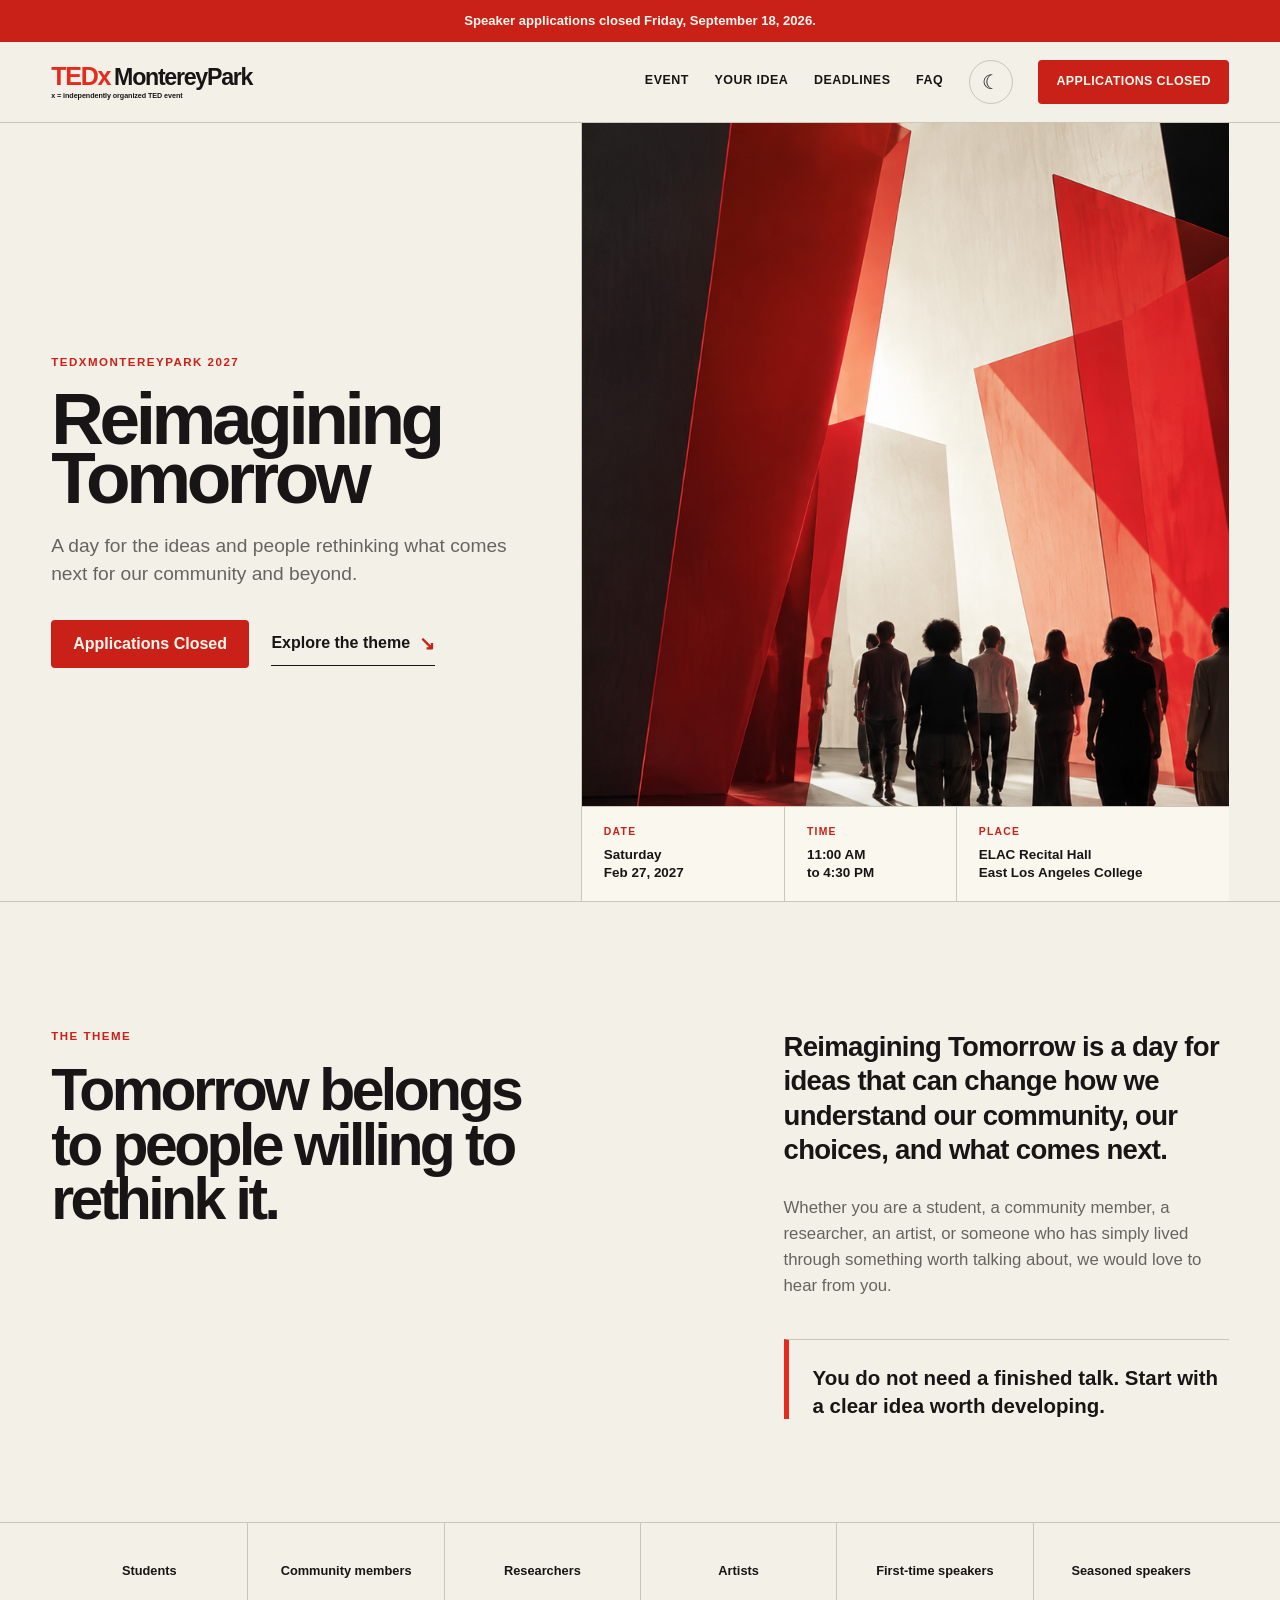
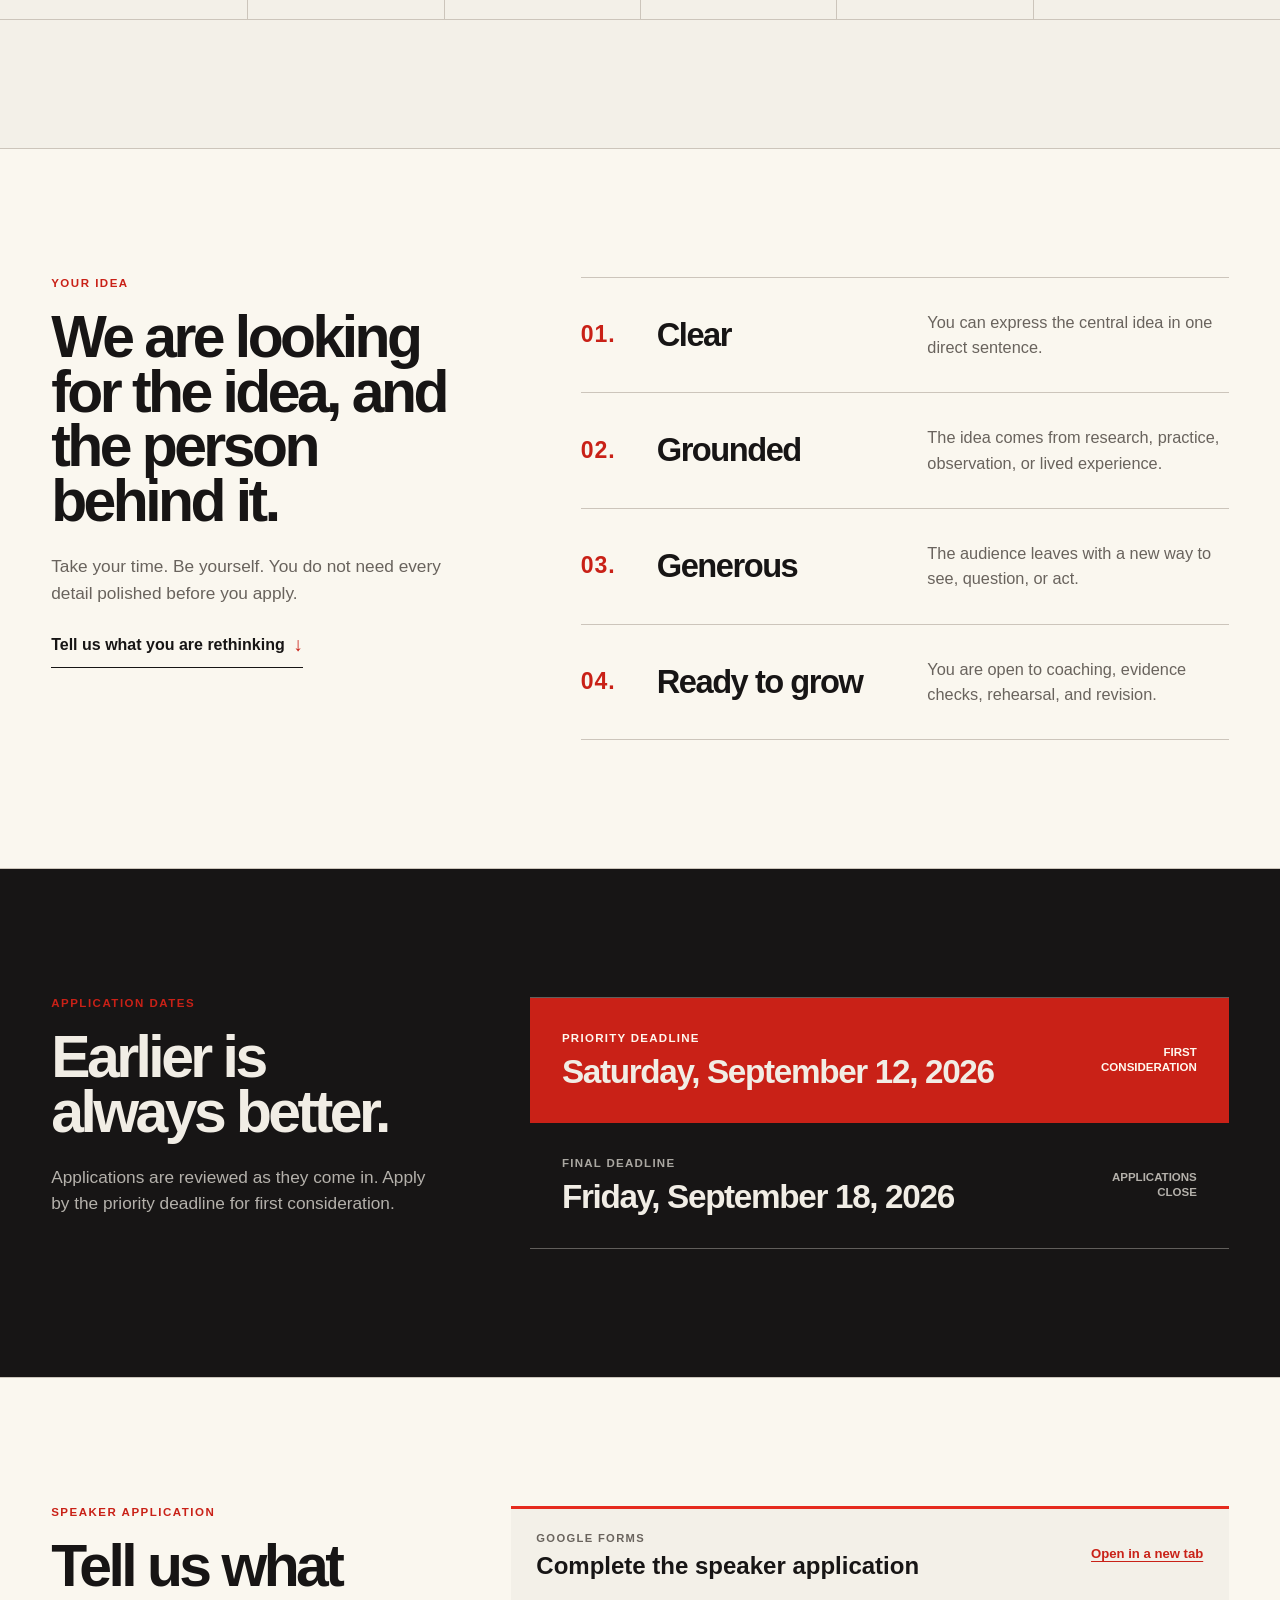
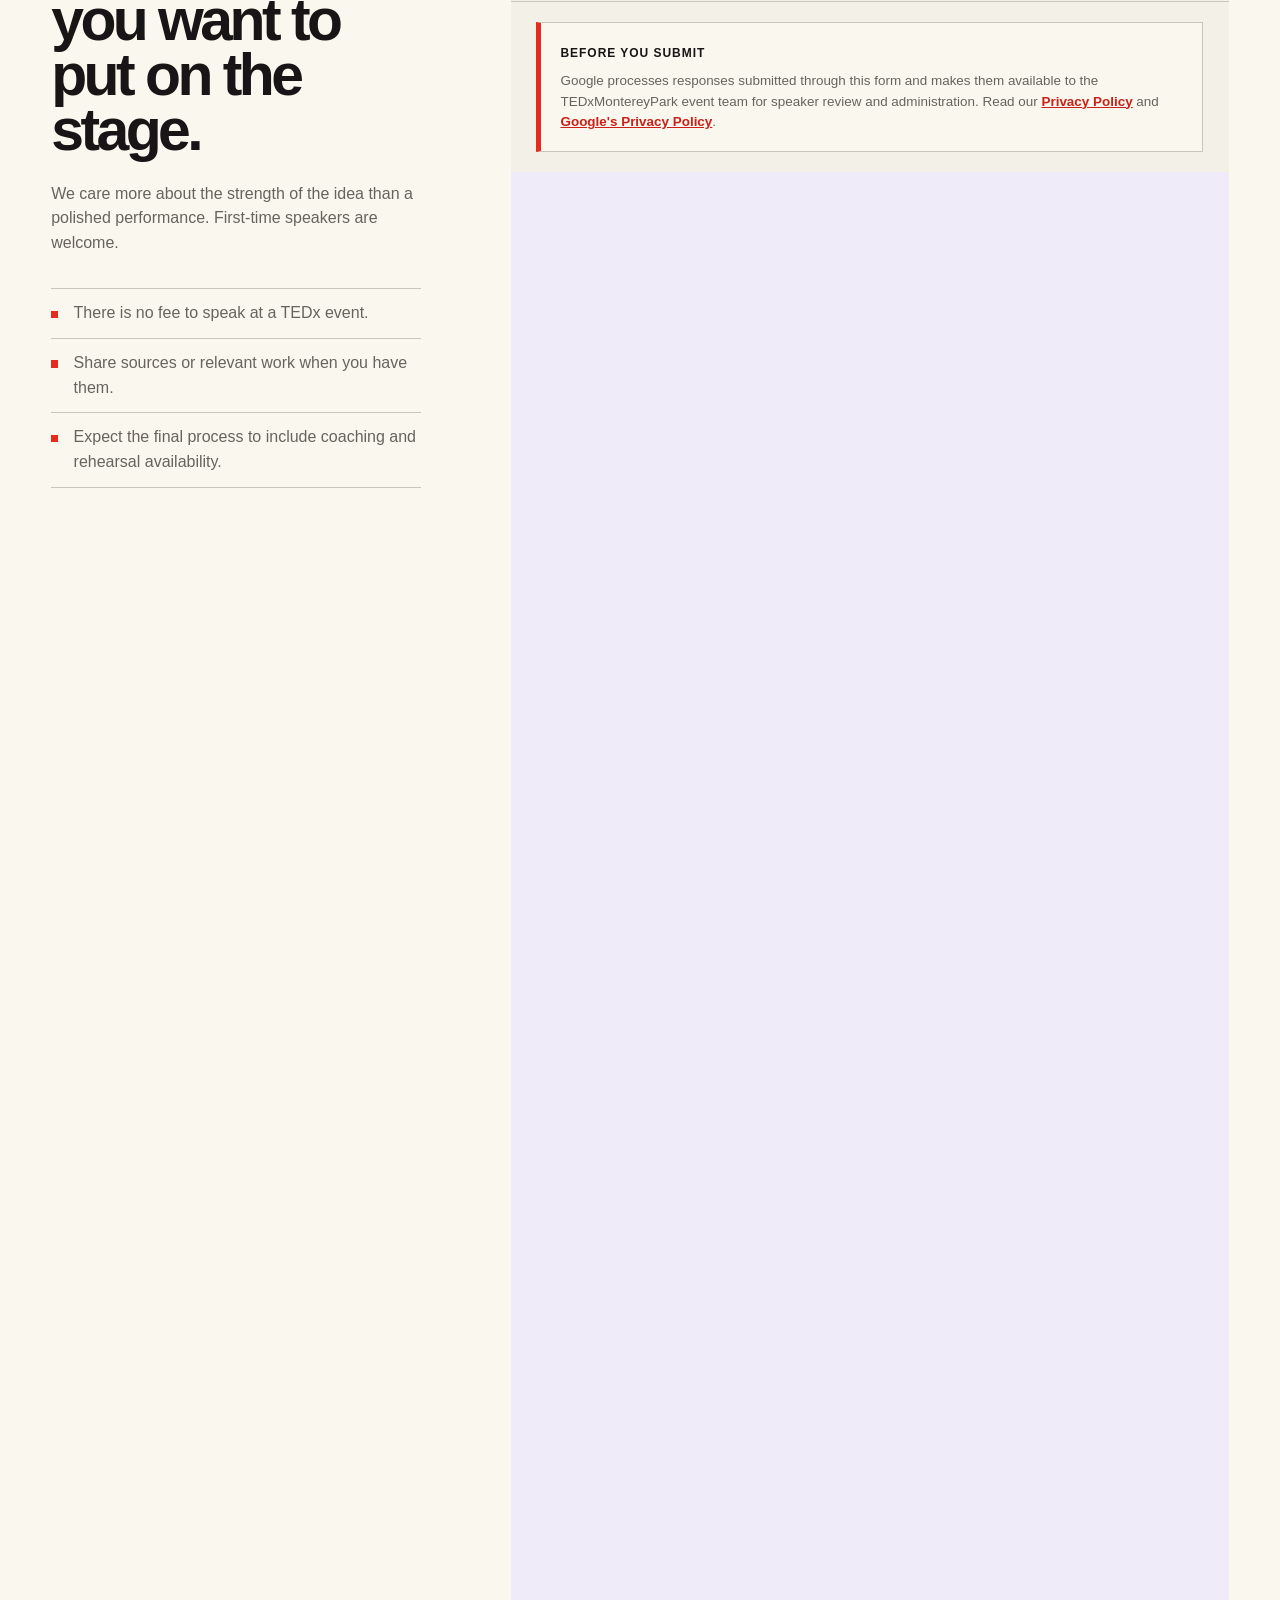
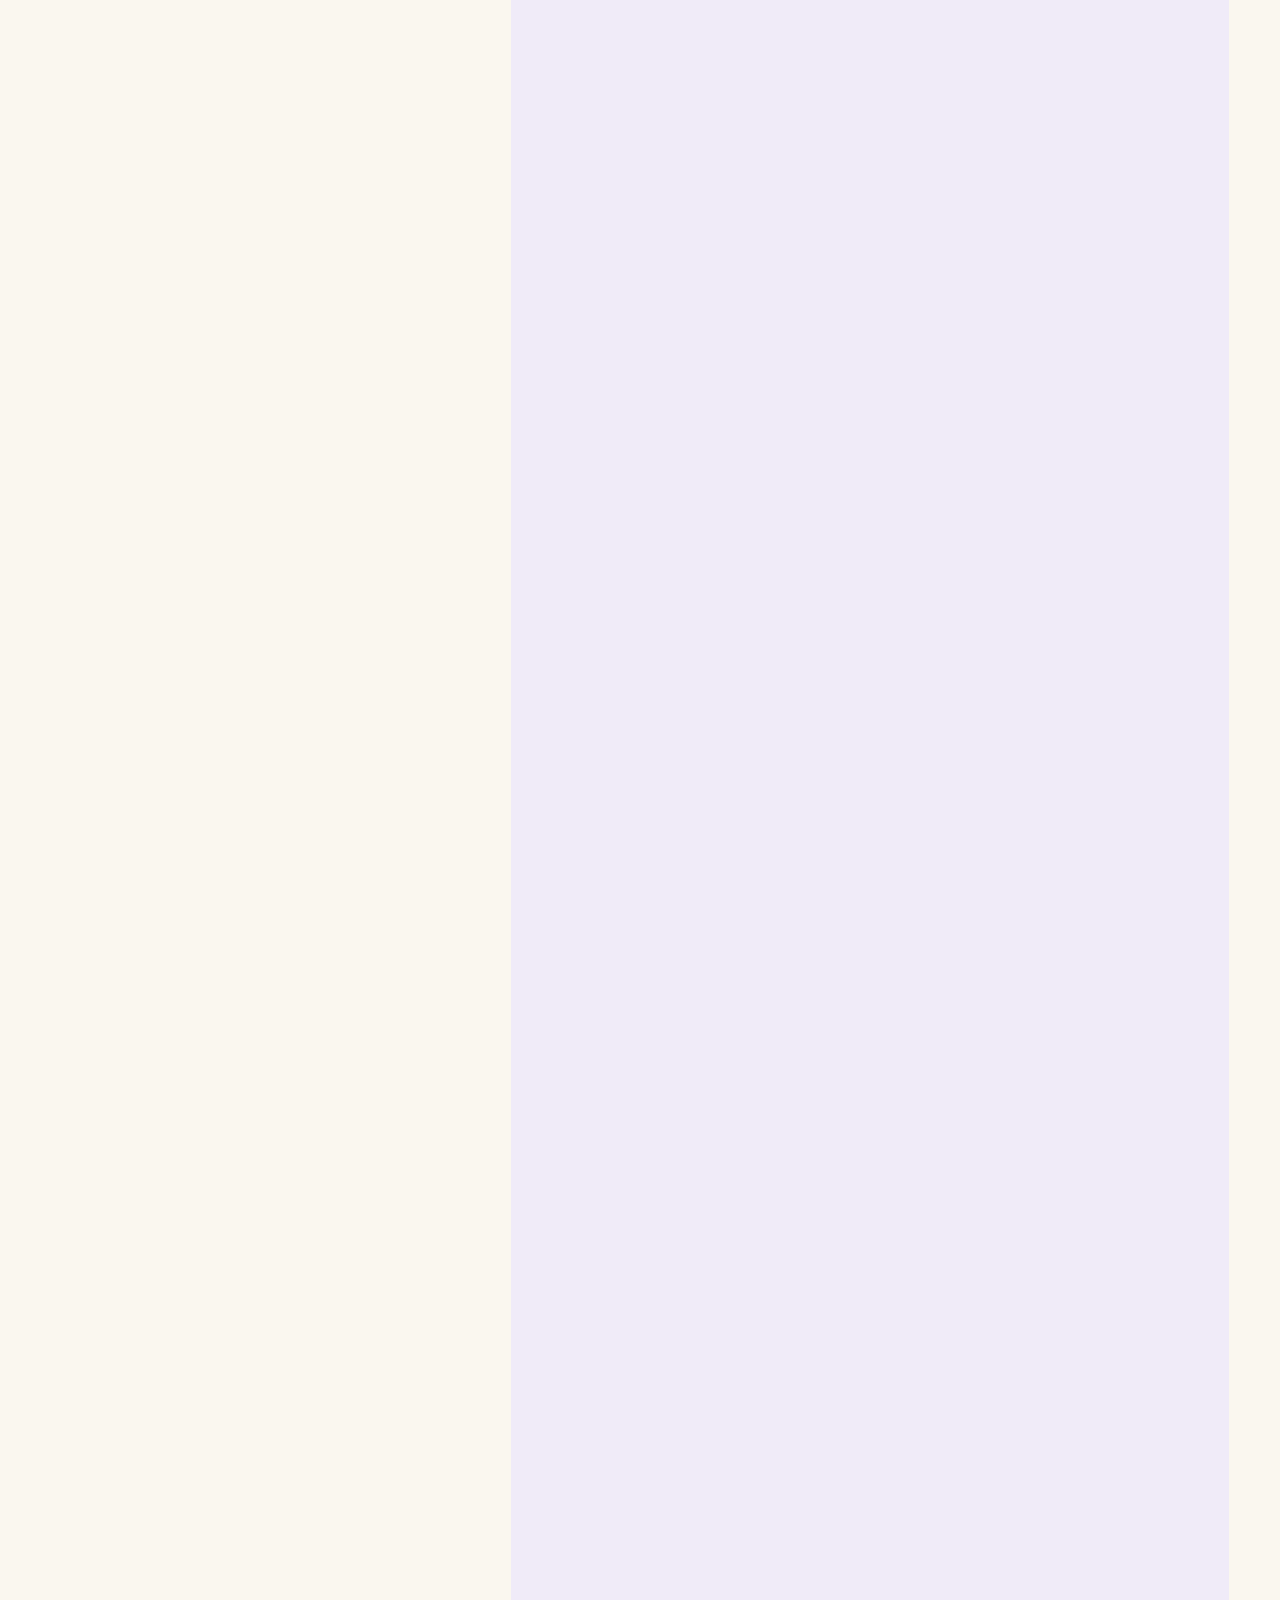
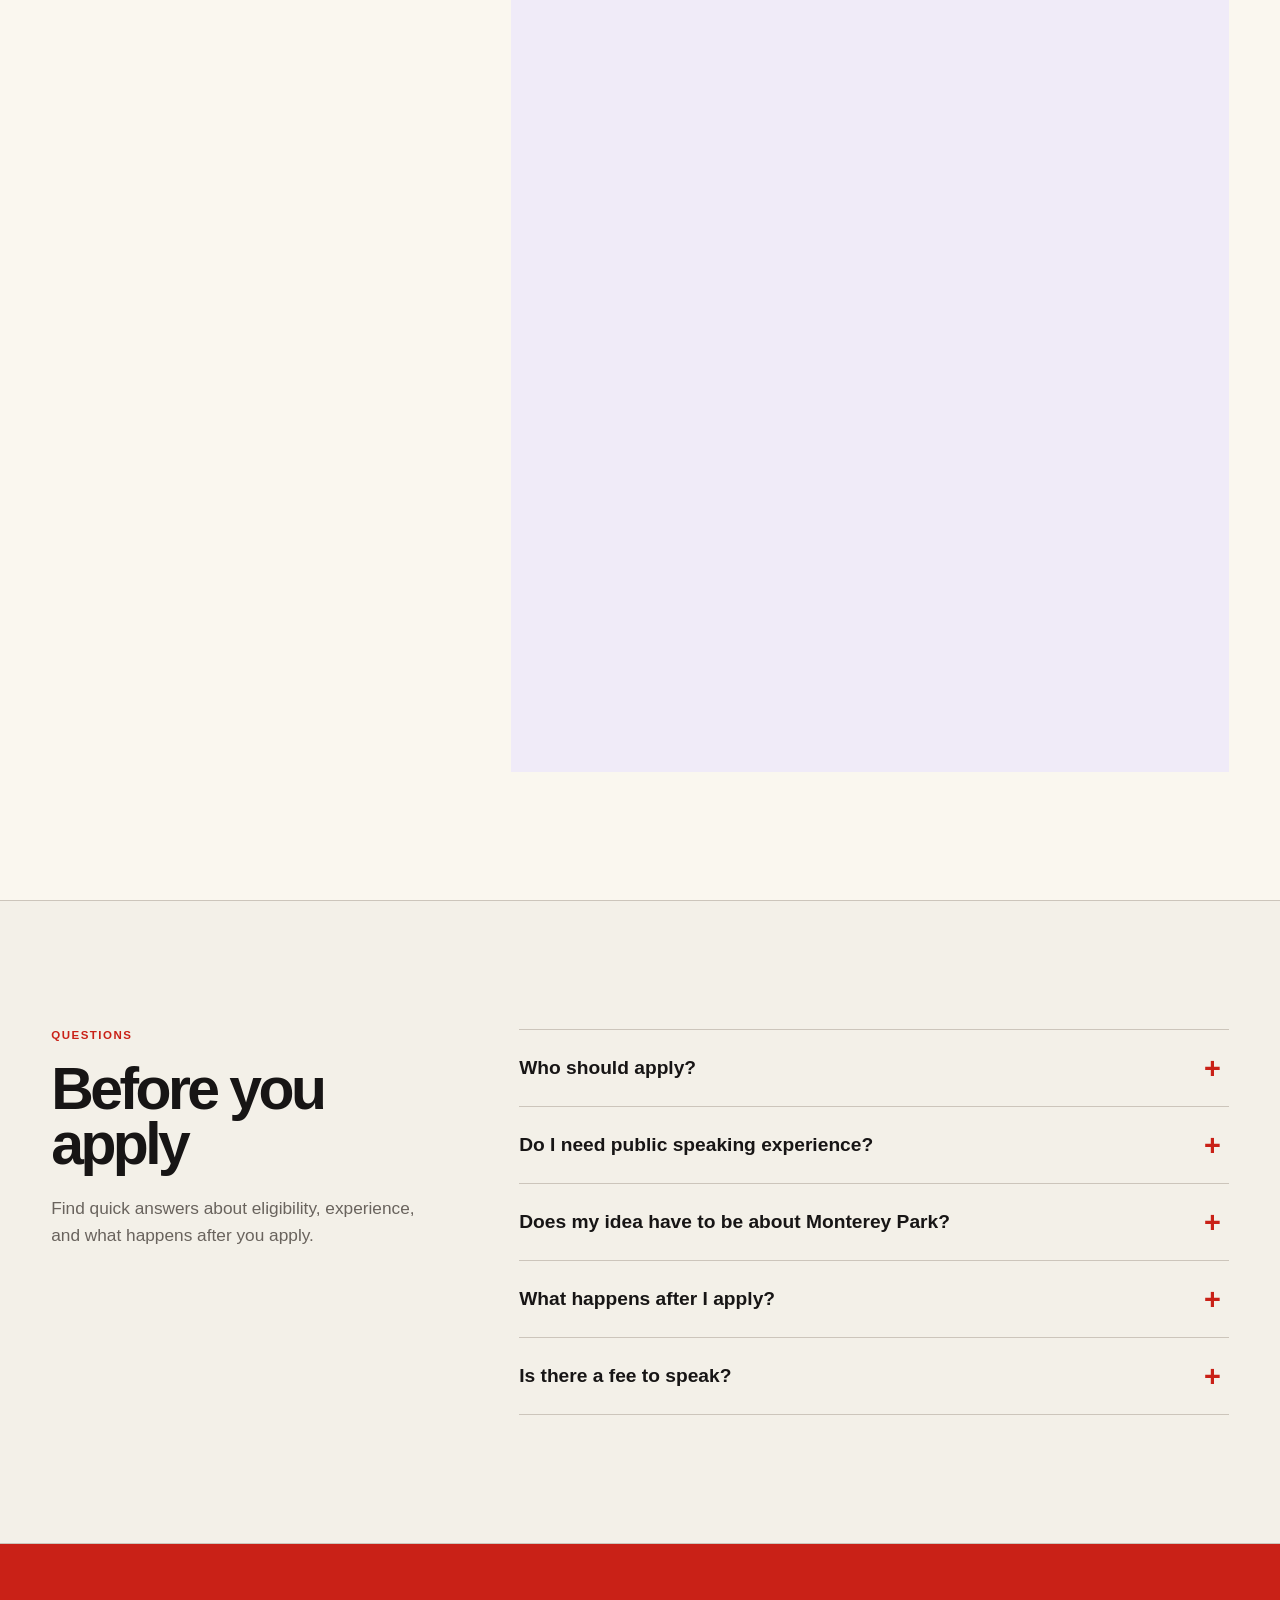
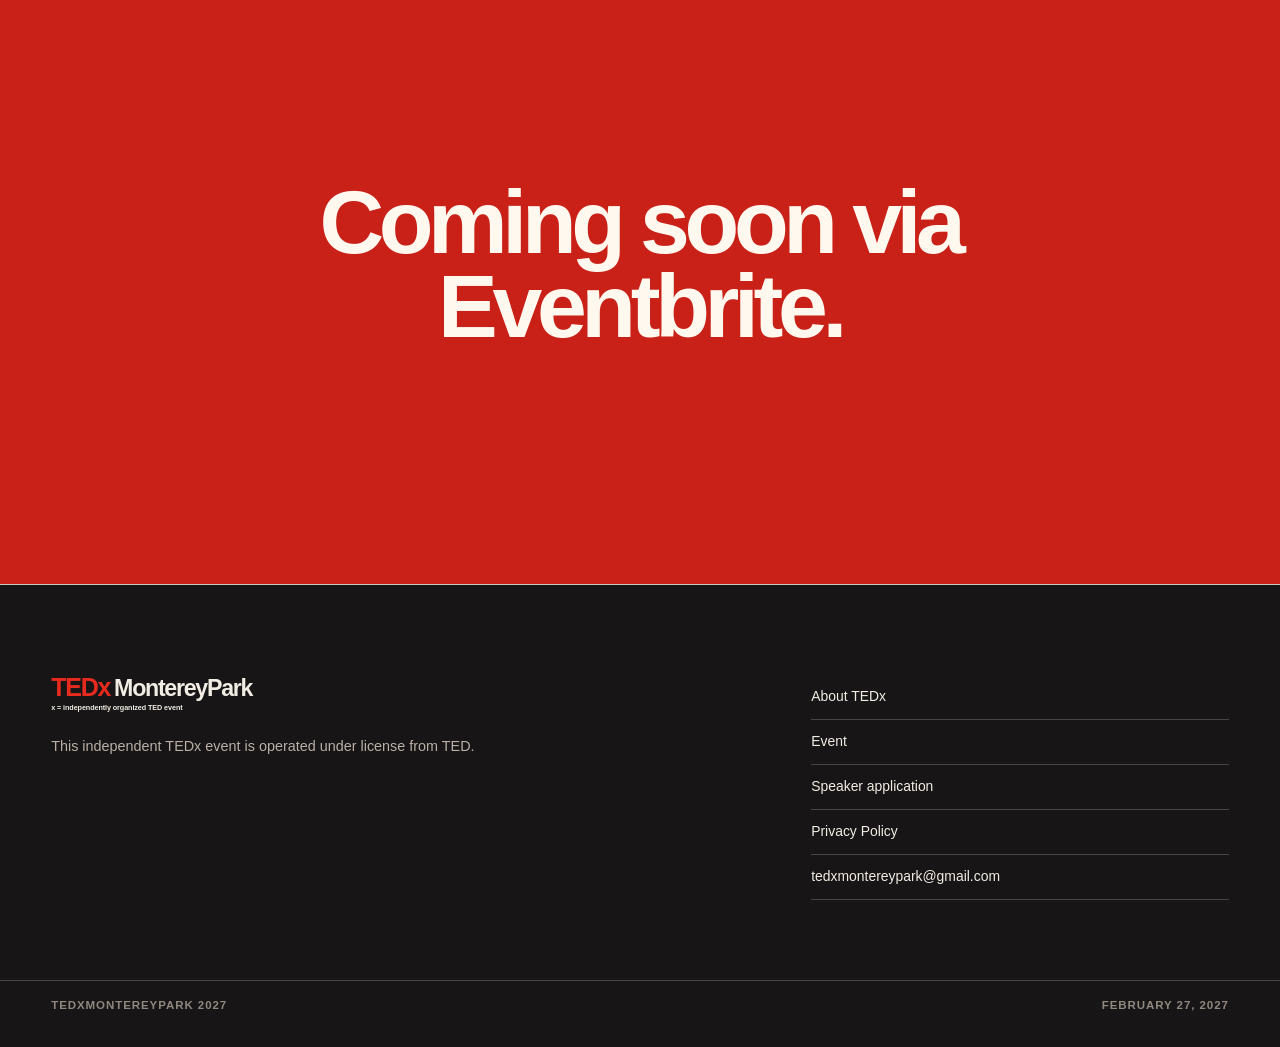
==== index.html @ 7778e4a7 "Add TEDxMontereyPark website" ====
<!doctype html>
<html lang="en">
  <head>
    <meta charset="utf-8">
    <meta name="viewport" content="width=device-width, initial-scale=1">
    <meta name="theme-color" content="#f3f0e8">
    <title>TEDxMontereyPark 2027 | Reimagining Tomorrow</title>
    <meta
      name="description"
      content="Apply to speak at TEDxMontereyPark: Reimagining Tomorrow, coming to East Los Angeles College on February 27, 2027."
    >
    <meta property="og:title" content="TEDxMontereyPark: Reimagining Tomorrow">
    <meta
      property="og:description"
      content="A day for the ideas and people rethinking what comes next for our community and beyond."
    >
    <meta property="og:type" content="website">
    <meta property="og:image" content="TEDxMPK_Square_fixed.png">
    <link rel="icon" href="TEDxMPK.png">
    <link rel="stylesheet" href="styles.css?v=8">
    <script>
      document.documentElement.classList.add('js');
    </script>
    <script type="application/ld+json">
      {
        "@context": "https://schema.org",
        "@type": "Event",
        "name": "TEDxMontereyPark: Reimagining Tomorrow",
        "startDate": "2027-02-27T11:00:00-08:00",
        "endDate": "2027-02-27T16:30:00-08:00",
        "eventStatus": "https://schema.org/EventScheduled",
        "eventAttendanceMode": "https://schema.org/OfflineEventAttendanceMode",
        "location": {
          "@type": "Place",
          "name": "ELAC Recital Hall, East Los Angeles College",
          "address": {
            "@type": "PostalAddress",
            "addressLocality": "Monterey Park",
            "addressRegion": "CA",
            "addressCountry": "US"
          }
        },
        "organizer": {
          "@type": "Organization",
          "name": "TEDxMontereyPark"
        },
        "description": "A day for the ideas and people rethinking what comes next for our community and beyond."
      }
    </script>
  </head>
  <body>
    <a class="skip-link" href="#main-content">Skip to main content</a>

    <div class="status-bar" data-application-status>
      <span>Speaker applications are open. Priority deadline: Saturday, September 12.</span>
    </div>

    <header class="site-header" data-header>
      <div class="shell header-inner">
        <a class="wordmark" href="#top" aria-label="TEDxMontereyPark home">
          <span class="wordmark-main"><span>TEDx</span>MontereyPark</span>
          <span class="wordmark-note">x = independently organized TED event</span>
        </a>

        <button
          class="menu-button"
          type="button"
          aria-expanded="false"
          aria-controls="site-navigation"
          data-menu-button
        >Menu</button>

        <nav class="site-nav" id="site-navigation" aria-label="Primary navigation" data-navigation>
          <a href="#event">Event</a>
          <a href="#idea">Your idea</a>
          <a href="#deadlines">Deadlines</a>
          <a href="#questions">FAQ</a>
          <button class="theme-button" type="button" data-theme-toggle aria-label="Switch to dark theme" title="Switch to dark theme">
            <span class="theme-icon" data-theme-icon aria-hidden="true">&#9790;</span>
          </button>
          <a class="button button-small" href="#apply" data-apply-cta>Apply to Speak</a>
        </nav>
      </div>
    </header>

    <main id="main-content">
      <section class="hero" id="top" aria-labelledby="hero-title">
        <div class="shell hero-grid">
          <div class="hero-copy">
            <p class="eyebrow">TEDxMontereyPark 2027</p>
            <h1 id="hero-title">Reimagining<br>Tomorrow</h1>
            <p class="hero-lede">A day for the ideas and people rethinking what comes next for our community and beyond.</p>
            <div class="button-row">
              <a class="button" href="#apply" data-apply-cta>Apply to Speak</a>
              <a class="text-link" href="#event">Explore the theme <span aria-hidden="true">↘</span></a>
            </div>
          </div>

          <div class="hero-media">
            <img
              src="reimagining-tomorrow-hero.png"
              alt="Community figures walking through a red architectural installation toward light"
              width="1586"
              height="992"
            >
            <dl class="event-facts" aria-label="Event details">
              <div>
                <dt>Date</dt>
                <dd><time datetime="2027-02-27">Saturday<br>Feb 27, 2027</time></dd>
              </div>
              <div>
                <dt>Time</dt>
                <dd><time datetime="2027-02-27T11:00:00-08:00">11:00 AM</time><br>to 4:30 PM</dd>
              </div>
              <div>
                <dt>Place</dt>
                <dd>ELAC Recital Hall<br>East Los Angeles College</dd>
              </div>
            </dl>
          </div>
        </div>
      </section>

      <section class="theme-section" id="event" aria-labelledby="event-title">
        <div class="shell split-layout reveal">
          <div class="section-heading">
            <p class="eyebrow">The theme</p>
            <h2 id="event-title">Tomorrow belongs to people willing to rethink it.</h2>
          </div>
          <div class="prose-column">
            <p class="lede">Reimagining Tomorrow is a day for ideas that can change how we understand our community, our choices, and what comes next.</p>
            <p>Whether you are a student, a community member, a researcher, an artist, or someone who has simply lived through something worth talking about, we would love to hear from you.</p>
            <blockquote>
              <p>You do not need a finished talk. Start with a clear idea worth developing.</p>
            </blockquote>
          </div>
        </div>

        <div class="shell audience-list reveal" aria-label="People invited to apply">
          <span>Students</span>
          <span>Community members</span>
          <span>Researchers</span>
          <span>Artists</span>
          <span>First-time speakers</span>
          <span>Seasoned speakers</span>
        </div>
      </section>

      <section class="idea-section" id="idea" aria-labelledby="idea-title">
        <div class="shell idea-grid reveal">
          <div class="idea-intro">
            <p class="eyebrow">Your idea</p>
            <h2 id="idea-title">We are looking for the idea, and the person behind it.</h2>
            <p>Take your time. Be yourself. You do not need every detail polished before you apply.</p>
            <a class="text-link" href="#apply">Tell us what you are rethinking <span aria-hidden="true">↓</span></a>
          </div>

          <ol class="criteria-list" aria-label="Suggested qualities of a strong application">
            <li>
              <span>Clear</span>
              <p>You can express the central idea in one direct sentence.</p>
            </li>
            <li>
              <span>Grounded</span>
              <p>The idea comes from research, practice, observation, or lived experience.</p>
            </li>
            <li>
              <span>Generous</span>
              <p>The audience leaves with a new way to see, question, or act.</p>
            </li>
            <li>
              <span>Ready&nbsp;to&nbsp;grow</span>
              <p>You are open to coaching, evidence checks, rehearsal, and revision.</p>
            </li>
          </ol>
        </div>
      </section>

      <section class="deadline-section" id="deadlines" aria-labelledby="deadline-title">
        <div class="shell deadline-grid reveal">
          <div class="section-heading">
            <p class="eyebrow">Application dates</p>
            <h2 id="deadline-title">Earlier is always better.</h2>
            <p>Applications are reviewed as they come in. Apply by the priority deadline for first consideration.</p>
          </div>

          <div class="deadline-list">
            <article class="deadline deadline-priority">
              <div>
                <p>Priority deadline</p>
                <strong><time datetime="2026-09-12">Saturday, September 12, 2026</time></strong>
              </div>
              <span>First consideration</span>
            </article>
            <article class="deadline">
              <div>
                <p>Final deadline</p>
                <strong><time datetime="2026-09-18">Friday, September 18, 2026</time></strong>
              </div>
              <span>Applications close</span>
            </article>
          </div>
        </div>
      </section>

      <section class="application-section" id="apply" aria-labelledby="application-title">
        <div class="shell application-layout">
          <aside class="application-intro reveal">
            <p class="eyebrow">Speaker application</p>
            <h2 id="application-title">Tell us what you want to put on the stage.</h2>
            <p>We care more about the strength of the idea than a polished performance. First-time speakers are welcome.</p>
            <ul class="plain-list">
              <li>There is no fee to speak at a TEDx event.</li>
              <li>Share sources or relevant work when you have them.</li>
              <li>Expect the final process to include coaching and rehearsal availability.</li>
            </ul>
          </aside>

          <div class="google-form-panel reveal">
            <div class="google-form-header">
              <div>
                <p class="google-form-kicker">Google Forms</p>
                <h3>Complete the speaker application</h3>
              </div>
              <a
                class="google-form-link"
                href="https://docs.google.com/forms/d/e/1FAIpQLScWRpebUqsyohW5Ee1hF9arG06a9b8uwrT1flfTMprSG7SNwA/viewform"
                target="_blank"
                rel="noreferrer"
              >Open in a new tab</a>
            </div>

            <div class="collection-notice" id="application-privacy" role="note">
              <strong>Before you submit</strong>
              <p>Google processes responses submitted through this form and makes them available to the TEDxMontereyPark event team for speaker review and administration. Read our <a href="privacy.html">Privacy Policy</a> and <a href="https://policies.google.com/privacy" target="_blank" rel="noreferrer">Google's Privacy Policy</a>.</p>
            </div>

            <iframe
              class="google-form-embed"
              src="https://docs.google.com/forms/d/e/1FAIpQLScWRpebUqsyohW5Ee1hF9arG06a9b8uwrT1flfTMprSG7SNwA/viewform?embedded=true"
              title="TEDxMontereyPark speaker application"
              width="640"
              height="3498"
              frameborder="0"
              marginheight="0"
              marginwidth="0"
              loading="lazy"
              aria-describedby="application-privacy"
            >Loading the speaker application. <a href="https://docs.google.com/forms/d/e/1FAIpQLScWRpebUqsyohW5Ee1hF9arG06a9b8uwrT1flfTMprSG7SNwA/viewform">Open the form directly</a>.</iframe>
          </div>
        </div>
      </section>

      <section class="faq-section" id="questions" aria-labelledby="faq-title">
        <div class="shell faq-layout reveal">
          <div class="section-heading">
            <p class="eyebrow">Questions</p>
            <h2 id="faq-title">Before you apply</h2>
            <p>Find quick answers about eligibility, experience, and what happens after you apply.</p>
          </div>

          <div class="accordion">
            <details>
              <summary>Who should apply?</summary>
              <p>Students, community members, researchers, artists, professionals, and people with meaningful lived experience are all invited. The idea matters more than your job title.</p>
            </details>
            <details>
              <summary>Do I need public speaking experience?</summary>
              <p>No. The stage is open to first-time speakers and seasoned speakers alike.</p>
            </details>
            <details>
              <summary>Does my idea have to be about Monterey Park?</summary>
              <p>No. Ideas may begin locally or reach far beyond the community. They should give this audience a compelling way to rethink what comes next.</p>
            </details>
            <details>
              <summary>What happens after I apply?</summary>
              <p>The organizing team will review applications as they arrive and contact selected applicants with next steps.</p>
            </details>
            <details>
              <summary>Is there a fee to speak?</summary>
              <p>No. Speakers do not pay to participate in a TEDx event.</p>
            </details>
          </div>
        </div>
      </section>

      <section class="ticket-note" aria-labelledby="ticket-title">
        <div class="shell ticket-note-inner reveal">
          <h2 id="ticket-title">Coming soon via Eventbrite.</h2>
        </div>
      </section>
    </main>

    <footer class="site-footer">
      <div class="shell footer-grid">
        <div>
          <a class="wordmark wordmark-footer" href="#top" aria-label="TEDxMontereyPark home">
            <span class="wordmark-main"><span>TEDx</span>MontereyPark</span>
            <span class="wordmark-note">x = independently organized TED event</span>
          </a>
          <p class="license-line">This independent TEDx event is operated under license from TED.</p>
        </div>
        <div class="footer-links" aria-label="Footer links">
          <a href="https://www.ted.com/about/programs-initiatives/tedx-program" target="_blank" rel="noreferrer">About TEDx</a>
          <a href="#event">Event</a>
          <a href="#apply">Speaker application</a>
          <a href="privacy.html">Privacy Policy</a>
          <a href="mailto:tedxmontereypark@gmail.com">tedxmontereypark@gmail.com</a>
        </div>
      </div>
      <div class="shell footer-bottom">
        <p>TEDxMontereyPark 2027</p>
        <p>February 27, 2027</p>
      </div>
    </footer>

    <script src="script.js"></script>
  </body>
</html>
---- styles.css ----
:root {
  color-scheme: light;
  --red: #e62b1e;
  --red-text: #c92117;
  --red-action: #c92117;
  --red-action-hover: #ad1b13;
  --paper: #f3f0e8;
  --paper-raised: #faf7ef;
  --ink: #171515;
  --muted: #69635d;
  --line: #ccc5bb;
  --focus: #2256d8;
  --shadow: rgba(23, 21, 21, 0.12);
  --shell: 88rem;
  --gutter: clamp(1.1rem, 4vw, 3.5rem);
  --section-space: clamp(4.75rem, 10vw, 9rem);
  --radius: 4px;
}

:root[data-theme="dark"] {
  color-scheme: dark;
  --red: #e62b1e;
  --red-text: #ff675f;
  --red-action: #c92117;
  --red-action-hover: #ad1b13;
  --paper: #171515;
  --paper-raised: #211e1d;
  --ink: #f1ede5;
  --muted: #b8b0a8;
  --line: #4a4440;
  --focus: #87a9ff;
  --shadow: rgba(0, 0, 0, 0.28);
}

* {
  box-sizing: border-box;
}

html {
  scroll-behavior: smooth;
  scroll-padding-top: 6rem;
}

body {
  margin: 0;
  background: var(--paper);
  color: var(--ink);
  font-family: Arial, Helvetica, sans-serif;
  font-size: 1rem;
  line-height: 1.55;
  text-rendering: optimizeLegibility;
}

body,
input,
textarea,
select,
button {
  transition: background-color 180ms ease, border-color 180ms ease, color 180ms ease;
}

img {
  display: block;
  max-width: 100%;
}

a {
  color: inherit;
}

button,
input,
textarea,
select {
  font: inherit;
}

button,
a {
  -webkit-tap-highlight-color: transparent;
}

:focus-visible {
  outline: 3px solid var(--focus);
  outline-offset: 3px;
}

::selection {
  background: var(--red-action);
  color: #fff8ef;
}

.shell {
  width: min(100%, var(--shell));
  margin-inline: auto;
  padding-inline: var(--gutter);
}

.skip-link {
  position: fixed;
  z-index: 1000;
  top: 0.75rem;
  left: 0.75rem;
  padding: 0.8rem 1rem;
  background: var(--ink);
  color: var(--paper);
  font-weight: 700;
  transform: translateY(-180%);
}

.skip-link:focus {
  transform: translateY(0);
}

.status-bar {
  display: flex;
  align-items: center;
  justify-content: center;
  gap: 0.75rem;
  min-height: 2.6rem;
  padding: 0.55rem var(--gutter);
  background: var(--red-action);
  color: #fff8ef;
  font-size: 0.82rem;
  font-weight: 700;
  line-height: 1.25;
  text-align: center;
}

.site-header {
  position: sticky;
  z-index: 100;
  top: 0;
  border-bottom: 1px solid var(--line);
  background: var(--paper);
}

.header-inner {
  display: flex;
  min-height: 5rem;
  align-items: center;
  justify-content: space-between;
  gap: 2rem;
}

.wordmark {
  display: inline-flex;
  flex-direction: column;
  min-width: max-content;
  color: var(--ink);
  line-height: 1;
  text-decoration: none;
}

.wordmark-main {
  font-size: 1.45rem;
  font-weight: 700;
  letter-spacing: -0.055em;
}

.wordmark-main span {
  margin-right: 0.16em;
  color: var(--red);
  font-size: 1.08em;
  font-weight: 900;
}

.wordmark-note {
  margin-top: 0.22rem;
  font-size: 0.45rem;
  font-weight: 700;
  letter-spacing: -0.01em;
}

.site-nav {
  display: flex;
  align-items: center;
  justify-content: flex-end;
  gap: clamp(1rem, 2vw, 2rem);
}

.site-nav > a:not(.button),
.menu-button {
  min-height: 44px;
  border: 0;
  background: transparent;
  color: var(--ink);
  font-size: 0.78rem;
  font-weight: 700;
  letter-spacing: 0.04em;
  text-decoration: none;
  text-transform: uppercase;
}

.site-nav > a:not(.button) {
  display: inline-flex;
  align-items: center;
  border-bottom: 2px solid transparent;
}

.site-nav > a:not(.button):hover {
  border-bottom-color: var(--red);
}

.theme-button {
  display: inline-grid;
  width: 44px;
  min-width: 44px;
  min-height: 44px;
  place-items: center;
  border: 1px solid var(--line);
  border-radius: 50%;
  background: transparent;
  color: var(--ink);
  cursor: pointer;
}

.theme-button:hover {
  border-color: var(--red);
  color: var(--red-text);
}

.theme-icon {
  display: block;
  font-family: Arial, sans-serif;
  font-size: 1.25rem;
  line-height: 1;
}

.menu-button {
  display: none;
  padding: 0.5rem;
  cursor: pointer;
}

.button {
  display: inline-flex;
  min-height: 48px;
  align-items: center;
  justify-content: center;
  border: 2px solid var(--red-action);
  border-radius: var(--radius);
  padding: 0.82rem 1.25rem;
  background: var(--red-action);
  color: #fff8ef;
  font-weight: 800;
  line-height: 1;
  text-align: center;
  text-decoration: none;
  cursor: pointer;
}

.button:hover {
  border-color: var(--red-action-hover);
  background: var(--red-action-hover);
  transform: translateY(-2px);
}

.button:active {
  transform: translateY(0);
}

.button:disabled {
  border-color: var(--line);
  background: var(--line);
  color: var(--muted);
  cursor: not-allowed;
  transform: none;
}

.button-small {
  min-height: 44px;
  padding: 0.7rem 1rem;
  font-size: 0.78rem;
  letter-spacing: 0.03em;
  text-transform: uppercase;
}

.text-link {
  display: inline-flex;
  min-height: 44px;
  align-items: center;
  gap: 0.55rem;
  border-bottom: 1px solid currentColor;
  font-weight: 800;
  text-decoration: none;
}

.text-link span {
  color: var(--red-text);
  font-size: 1.2em;
  transition: transform 160ms ease;
}

.text-link:hover span {
  transform: translate(0.15rem, 0.12rem);
}

.eyebrow {
  margin: 0 0 1.2rem;
  color: var(--red-text);
  font-size: 0.72rem;
  font-weight: 900;
  letter-spacing: 0.13em;
  line-height: 1.2;
  text-transform: uppercase;
}

h1,
h2,
h3,
p {
  margin-top: 0;
}

h1,
h2 {
  letter-spacing: -0.06em;
}

h1 {
  max-width: 9ch;
  margin-bottom: 1.5rem;
  font-size: clamp(4.2rem, 5.7vw, 5.25rem);
  font-weight: 900;
  line-height: 0.82;
}

h2 {
  max-width: 15ch;
  margin-bottom: 1.5rem;
  font-size: clamp(2.5rem, 4.6vw, 5.2rem);
  font-weight: 900;
  line-height: 0.93;
}

.hero {
  border-bottom: 1px solid var(--line);
}

.hero-grid {
  display: grid;
  min-height: calc(100svh - 7.6rem);
  grid-template-columns: minmax(24rem, 0.9fr) minmax(32rem, 1.1fr);
  align-items: stretch;
}

.hero-copy {
  z-index: 1;
  display: flex;
  min-width: 0;
  flex-direction: column;
  align-items: flex-start;
  justify-content: center;
  padding: clamp(3.75rem, 7vw, 6rem) clamp(2rem, 5vw, 5rem) clamp(3.75rem, 7vw, 6rem) 0;
}

.hero-lede {
  max-width: 34rem;
  margin-bottom: 2rem;
  color: var(--muted);
  font-size: clamp(1.08rem, 1.5vw, 1.35rem);
  line-height: 1.45;
}

.button-row {
  display: flex;
  flex-wrap: wrap;
  align-items: center;
  gap: 0.8rem 1.4rem;
}

.hero-media {
  position: relative;
  display: grid;
  min-width: 0;
  min-height: 38rem;
  overflow: hidden;
  border-left: 1px solid var(--line);
}

.hero-media img {
  width: 100%;
  height: 100%;
  object-fit: cover;
  object-position: 61% center;
}

.event-facts {
  position: absolute;
  right: 0;
  bottom: 0;
  left: 0;
  display: grid;
  grid-template-columns: 1fr 0.85fr 1.35fr;
  margin: 0;
  border-top: 1px solid var(--line);
  background: var(--paper-raised);
  box-shadow: 0 -0.75rem 2rem var(--shadow);
}

.event-facts div {
  min-width: 0;
  padding: 1.1rem clamp(0.8rem, 1.7vw, 1.45rem) 1.25rem;
}

.event-facts div + div {
  border-left: 1px solid var(--line);
}

.event-facts dt {
  margin-bottom: 0.35rem;
  color: var(--red-text);
  font-size: 0.65rem;
  font-weight: 900;
  letter-spacing: 0.12em;
  text-transform: uppercase;
}

.event-facts dd {
  margin: 0;
  font-size: clamp(0.75rem, 1.05vw, 0.92rem);
  font-weight: 800;
  line-height: 1.3;
}

.theme-section,
.idea-section,
.deadline-section,
.application-section,
.faq-section,
.ticket-note {
  padding-block: var(--section-space);
  border-bottom: 1px solid var(--line);
}

.split-layout {
  display: grid;
  grid-template-columns: minmax(0, 0.95fr) minmax(22rem, 0.7fr);
  gap: clamp(3rem, 10vw, 10rem);
}

.section-heading p:not(.eyebrow) {
  max-width: 35rem;
  color: var(--muted);
  font-size: 1.08rem;
}

.prose-column {
  align-self: end;
}

.prose-column > p {
  max-width: 38rem;
  color: var(--muted);
  font-size: 1.05rem;
}

.prose-column .lede {
  color: var(--ink);
  font-size: clamp(1.35rem, 2.15vw, 2rem);
  font-weight: 700;
  letter-spacing: -0.025em;
  line-height: 1.25;
}

blockquote {
  margin: 2.5rem 0 0;
  padding: 1.5rem 0 0 1.5rem;
  border-top: 1px solid var(--line);
  border-left: 0.35rem solid var(--red);
}

blockquote p {
  margin: 0;
  color: var(--ink);
  font-size: clamp(1.15rem, 1.6vw, 1.45rem);
  font-weight: 800;
  line-height: 1.35;
}

.audience-list {
  display: grid;
  grid-template-columns: repeat(6, 1fr);
  margin-top: clamp(4rem, 8vw, 7rem);
  border-top: 1px solid var(--line);
  border-bottom: 1px solid var(--line);
}

.audience-list span {
  display: flex;
  min-height: 6rem;
  align-items: center;
  justify-content: center;
  padding: 1rem 0.75rem;
  font-size: clamp(0.75rem, 1vw, 0.92rem);
  font-weight: 800;
  line-height: 1.25;
  text-align: center;
}

.audience-list span + span {
  border-left: 1px solid var(--line);
}

.idea-section {
  background: var(--paper-raised);
}

.idea-grid {
  display: grid;
  grid-template-columns: minmax(0, 0.78fr) minmax(28rem, 1.22fr);
  gap: clamp(3rem, 9vw, 9rem);
}

.idea-intro {
  position: sticky;
  top: 8rem;
  align-self: start;
}

.idea-intro p:not(.eyebrow) {
  max-width: 32rem;
  color: var(--muted);
  font-size: 1.08rem;
}

.criteria-list {
  margin: 0;
  padding: 0;
  list-style: none;
  counter-reset: criteria;
}

.criteria-list li {
  display: grid;
  grid-template-columns: 3.25rem minmax(13.5rem, 0.9fr) minmax(17rem, 1.1fr);
  gap: 1rem 1.5rem;
  align-items: center;
  padding: 2rem 0;
  border-top: 1px solid var(--line);
  counter-increment: criteria;
}

.criteria-list li::before {
  color: var(--red-text);
  content: "0" counter(criteria) ".";
  font-size: clamp(1.2rem, 1.8vw, 1.5rem);
  font-weight: 900;
  letter-spacing: 0.04em;
}

.criteria-list li:last-child {
  border-bottom: 1px solid var(--line);
}

.criteria-list span {
  font-size: clamp(1.75rem, 2.55vw, 2.5rem);
  font-weight: 900;
  letter-spacing: -0.045em;
  line-height: 1;
  white-space: nowrap;
}

.criteria-list p {
  margin: 0;
  color: var(--muted);
  font-size: 1.02rem;
}

.deadline-section {
  background: #171515;
  color: #f1ede5;
}

.deadline-section .section-heading p:not(.eyebrow) {
  color: #f1ede5;
  opacity: 0.72;
}

.deadline-grid {
  display: grid;
  grid-template-columns: minmax(0, 0.7fr) minmax(28rem, 1.3fr);
  gap: clamp(3rem, 8vw, 8rem);
  align-items: start;
}

.deadline-list {
  border-top: 1px solid rgba(241, 237, 229, 0.34);
}

.deadline {
  display: grid;
  grid-template-columns: 1fr auto;
  gap: 2rem;
  align-items: center;
  padding: 2rem;
  border-bottom: 1px solid rgba(241, 237, 229, 0.34);
}

.deadline p {
  margin-bottom: 0.35rem;
  color: #f1ede5;
  font-size: 0.72rem;
  font-weight: 900;
  letter-spacing: 0.11em;
  opacity: 0.68;
  text-transform: uppercase;
}

.deadline strong {
  font-size: clamp(1.35rem, 2.6vw, 2.6rem);
  letter-spacing: -0.04em;
  line-height: 1.1;
}

.deadline > span {
  max-width: 7rem;
  color: #f1ede5;
  font-size: 0.72rem;
  font-weight: 800;
  line-height: 1.3;
  opacity: 0.72;
  text-align: right;
  text-transform: uppercase;
}

.deadline-priority {
  border-bottom-color: var(--red-action);
  background: var(--red-action);
}

.deadline-priority p,
.deadline-priority > span {
  color: #fff8ef;
  opacity: 1;
}

.application-section {
  background: var(--paper-raised);
}

.application-layout {
  display: grid;
  grid-template-columns: minmax(18rem, 0.68fr) minmax(32rem, 1.32fr);
  gap: clamp(3rem, 7vw, 7rem);
  align-items: start;
}

.application-intro {
  position: sticky;
  top: 8rem;
}

.application-intro > p:not(.eyebrow),
.application-intro li {
  color: var(--muted);
}

.plain-list {
  margin: 2rem 0;
  padding: 0;
  list-style: none;
}

.plain-list li {
  position: relative;
  padding: 0.75rem 0 0.75rem 1.4rem;
  border-top: 1px solid var(--line);
}

.plain-list li:last-child {
  border-bottom: 1px solid var(--line);
}

.plain-list li::before {
  position: absolute;
  top: 1.35rem;
  left: 0;
  width: 0.45rem;
  height: 0.45rem;
  background: var(--red);
  content: "";
}

.google-form-panel {
  min-width: 0;
  border-top: 3px solid var(--red);
  background: var(--paper);
}

.google-form-header {
  display: flex;
  justify-content: space-between;
  align-items: center;
  gap: 2rem;
  padding: 1.35rem clamp(1rem, 2.4vw, 1.6rem);
  border-bottom: 1px solid var(--line);
}

.google-form-header h3 {
  margin: 0;
  font-size: clamp(1.15rem, 2vw, 1.5rem);
  line-height: 1.15;
}

.google-form-kicker {
  margin: 0 0 0.25rem;
  color: var(--muted);
  font-size: 0.7rem;
  font-weight: 800;
  letter-spacing: 0.12em;
  text-transform: uppercase;
}

.google-form-link {
  flex: 0 0 auto;
  color: var(--red-text);
  font-size: 0.82rem;
  font-weight: 800;
  text-underline-offset: 0.2em;
}

.google-form-link:hover {
  color: var(--ink);
}

.google-form-link:focus-visible {
  outline-offset: 0.25rem;
}

.collection-notice {
  margin: 1.25rem clamp(1rem, 2.4vw, 1.6rem);
  padding: 1.1rem 1.2rem;
  border: 1px solid var(--line);
  border-left: 0.35rem solid var(--red);
  background: var(--paper-raised);
}

.collection-notice strong {
  font-size: 0.75rem;
  letter-spacing: 0.08em;
  text-transform: uppercase;
}

.collection-notice p {
  margin: 0.35rem 0 0;
  color: var(--muted);
  font-size: 0.84rem;
}

.collection-notice a {
  color: var(--red-text);
  font-weight: 800;
}

.google-form-embed {
  display: block;
  width: 100%;
  min-height: 3800px;
  border: 0;
  background: #f0ebf8;
}

.faq-layout {
  display: grid;
  grid-template-columns: minmax(0, 0.68fr) minmax(28rem, 1.32fr);
  gap: clamp(3rem, 8vw, 8rem);
}

.accordion {
  border-top: 1px solid var(--line);
}

.accordion details {
  border-bottom: 1px solid var(--line);
}

.accordion summary {
  position: relative;
  min-height: 4.7rem;
  padding: 1.45rem 3.5rem 1.45rem 0;
  font-size: clamp(1.05rem, 1.5vw, 1.25rem);
  font-weight: 800;
  cursor: pointer;
  list-style: none;
}

.accordion summary::-webkit-details-marker {
  display: none;
}

.accordion summary::after {
  position: absolute;
  top: 50%;
  right: 0.5rem;
  color: var(--red-text);
  content: "+";
  font-size: 1.8rem;
  line-height: 1;
  transform: translateY(-50%);
}

.accordion details[open] summary::after {
  content: "−";
}

.accordion details p {
  max-width: 46rem;
  padding: 0 3.5rem 1.6rem 0;
  color: var(--muted);
}

.ticket-note {
  background: var(--red-action);
  color: #fff8ef;
}

.ticket-note h2 {
  max-width: 16ch;
  margin: 0;
  color: inherit;
  font-size: clamp(3rem, 7vw, 7rem);
  line-height: 0.94;
  text-align: center;
}

.ticket-note-inner {
  display: flex;
  min-height: clamp(15rem, 30vw, 25rem);
  align-items: center;
  justify-content: center;
}

.site-footer {
  padding: clamp(4rem, 7vw, 6rem) 0 2rem;
  background: #171515;
  color: #f1ede5;
}

.site-footer .wordmark {
  color: #f1ede5;
}

.footer-grid {
  display: grid;
  grid-template-columns: minmax(0, 1fr) minmax(18rem, 0.6fr);
  gap: 4rem;
}

.license-line {
  max-width: 28rem;
  margin: 1.5rem 0 0;
  color: #b8b0a8;
  font-size: 0.9rem;
}

.footer-links {
  display: flex;
  flex-direction: column;
  align-items: flex-start;
}

.footer-links a {
  width: 100%;
  padding: 0.7rem 0;
  border-bottom: 1px solid #4a4440;
  color: #f1ede5;
  font-size: 0.87rem;
  overflow-wrap: anywhere;
  text-decoration: none;
}

.footer-links a:hover {
  color: #ff4438;
}

.footer-bottom {
  display: flex;
  justify-content: space-between;
  gap: 2rem;
  margin-top: 5rem;
  padding-top: 1rem;
  border-top: 1px solid #4a4440;
  color: #8f8881;
  font-size: 0.72rem;
  font-weight: 700;
  letter-spacing: 0.08em;
  text-transform: uppercase;
}

.footer-bottom p {
  margin: 0;
}

.site-nav a[aria-current="page"] {
  border-bottom-color: var(--red-text);
}

.privacy-hero {
  padding-block: clamp(3rem, 5vw, 4rem);
  border-bottom: 1px solid var(--line);
}

.privacy-hero-inner {
  display: flex;
  min-height: min(22rem, 42svh);
  flex-direction: column;
  align-items: flex-start;
  justify-content: center;
}

.privacy-hero h1 {
  max-width: 11ch;
  margin-bottom: 1.5rem;
  font-size: clamp(4.5rem, 8vw, 8.2rem);
  line-height: 0.86;
}

.privacy-lede {
  max-width: 44rem;
  margin-bottom: 1.5rem;
  color: var(--muted);
  font-size: clamp(1.15rem, 1.8vw, 1.5rem);
  line-height: 1.4;
}

.policy-date {
  margin: 0;
  color: var(--muted);
  font-size: 0.82rem;
}

.privacy-overview {
  padding-block: clamp(4rem, 7vw, 6rem);
  border-bottom: 1px solid var(--line);
  background: var(--paper-raised);
}

.privacy-overview h2 {
  max-width: none;
  margin-bottom: 2.5rem;
  font-size: clamp(2.5rem, 4vw, 4.5rem);
}

.privacy-summary {
  display: grid;
  grid-template-columns: repeat(2, minmax(0, 1fr));
  margin: 0;
  border-top: 1px solid var(--line);
  border-bottom: 1px solid var(--line);
}

.privacy-summary div {
  padding: 1.6rem 1.5rem 1.8rem 0;
}

.privacy-summary div:nth-child(even) {
  padding-right: 0;
  padding-left: 1.5rem;
  border-left: 1px solid var(--line);
}

.privacy-summary div:nth-child(n + 3) {
  border-top: 1px solid var(--line);
}

.privacy-summary dt {
  margin-bottom: 0.55rem;
  color: var(--red-text);
  font-size: 0.72rem;
  font-weight: 900;
  letter-spacing: 0.1em;
  text-transform: uppercase;
}

.privacy-summary dd {
  max-width: 34rem;
  margin: 0;
  font-size: clamp(1rem, 1.4vw, 1.16rem);
  font-weight: 700;
  line-height: 1.45;
}

.policy-layout {
  display: grid;
  grid-template-columns: minmax(12rem, 0.34fr) minmax(0, 1fr);
  gap: clamp(3rem, 8vw, 8rem);
  align-items: start;
  padding-block: var(--section-space);
}

.policy-toc {
  position: sticky;
  top: 7rem;
  border-top: 3px solid var(--red);
}

.policy-toc h2 {
  max-width: none;
  margin: 0;
  padding: 1.1rem 0;
  border-bottom: 1px solid var(--line);
  font-size: 1.05rem;
  letter-spacing: -0.02em;
}

.policy-toc nav {
  display: flex;
  flex-direction: column;
}

.policy-toc a {
  min-height: 44px;
  padding: 0.72rem 0;
  border-bottom: 1px solid var(--line);
  color: var(--muted);
  font-size: 0.8rem;
  font-weight: 700;
  line-height: 1.3;
  text-decoration: none;
}

.policy-toc a:hover {
  color: var(--red-text);
}

.policy-content {
  max-width: 59rem;
}

.policy-content > section {
  padding: clamp(3.5rem, 7vw, 6rem) 0;
  border-bottom: 1px solid var(--line);
  scroll-margin-top: 6rem;
}

.policy-content > section:first-of-type {
  padding-top: 3rem;
}

.policy-content h2 {
  max-width: 20ch;
  font-size: clamp(2rem, 3.8vw, 3.6rem);
  line-height: 0.98;
}

.policy-content h3 {
  margin: 2.2rem 0 0.65rem;
  font-size: clamp(1.15rem, 1.8vw, 1.4rem);
  letter-spacing: -0.025em;
  line-height: 1.2;
}

.policy-content p,
.policy-content li {
  max-width: 72ch;
  color: var(--muted);
}

.policy-content li + li {
  margin-top: 0.65rem;
}

.policy-content strong {
  color: var(--ink);
}

.policy-table-wrap {
  overflow-x: auto;
  margin: 2rem 0;
  border: 1px solid var(--line);
}

.policy-table {
  width: 100%;
  min-width: 46rem;
  border-collapse: collapse;
  background: var(--paper-raised);
  color: var(--ink);
  font-size: 0.86rem;
  line-height: 1.45;
}

.policy-table th,
.policy-table td {
  padding: 1rem;
  border-bottom: 1px solid var(--line);
  text-align: left;
  vertical-align: top;
}

.policy-table thead th {
  color: var(--red-text);
  font-size: 0.68rem;
  letter-spacing: 0.08em;
  text-transform: uppercase;
}

.policy-table tbody th {
  width: 22%;
}

.policy-table tr:last-child th,
.policy-table tr:last-child td {
  border-bottom: 0;
}

.policy-columns {
  display: grid;
  grid-template-columns: repeat(2, minmax(0, 1fr));
  margin: 2rem 0;
  border-top: 1px solid var(--line);
  border-bottom: 1px solid var(--line);
}

.policy-columns div {
  padding: 1.4rem 1.5rem 1.6rem 0;
}

.policy-columns div:nth-child(even) {
  padding-right: 0;
  padding-left: 1.5rem;
  border-left: 1px solid var(--line);
}

.policy-columns div:nth-child(n + 3) {
  border-top: 1px solid var(--line);
}

.policy-columns h3 {
  margin-top: 0;
}

.policy-columns p {
  margin-bottom: 0;
  font-size: 0.9rem;
}

.privacy-contact {
  margin-top: 1.5rem;
  padding: 1.25rem 1.35rem;
  border-left: 0.35rem solid var(--red);
  background: var(--paper-raised);
  color: var(--muted);
  font-style: normal;
}

.privacy-contact strong {
  color: var(--ink);
}

.privacy-contact a {
  color: var(--red-text);
  font-weight: 800;
  overflow-wrap: anywhere;
}

.privacy-page .site-footer {
  border-top: 1px solid var(--line);
  background: var(--paper-raised);
  color: var(--ink);
}

.privacy-page .site-footer .wordmark,
.privacy-page .footer-links a {
  color: var(--ink);
}

.privacy-page .license-line,
.privacy-page .footer-bottom {
  color: var(--muted);
}

.privacy-page .footer-links a,
.privacy-page .footer-bottom {
  border-color: var(--line);
}

.privacy-page .footer-links a:hover {
  color: var(--red-text);
}

.js .hero-copy > *,
.js .hero-media {
  opacity: 0;
  transform: translateY(16px);
  animation: enter 420ms ease forwards;
}

.js .hero-copy > :nth-child(2) {
  animation-delay: 60ms;
}

.js .hero-copy > :nth-child(3) {
  animation-delay: 110ms;
}

.js .hero-copy > :nth-child(4),
.js .hero-media {
  animation-delay: 160ms;
}

.js .reveal {
  opacity: 0;
  transform: translateY(18px);
  transition: opacity 360ms ease, transform 360ms ease;
}

.js .reveal.is-visible {
  opacity: 1;
  transform: translateY(0);
}

@keyframes enter {
  to {
    opacity: 1;
    transform: translateY(0);
  }
}

@media (max-width: 70rem) {
  h1 {
    font-size: clamp(3.4rem, 5vw, 4.4rem);
  }

  .header-inner {
    min-height: 4.5rem;
  }

  .menu-button {
    display: inline-flex;
    align-items: center;
  }

  .site-nav {
    position: absolute;
    top: 100%;
    right: 0;
    left: 0;
    display: none;
    align-items: stretch;
    padding: 1rem var(--gutter) 1.4rem;
    border-bottom: 1px solid var(--line);
    background: var(--paper);
    box-shadow: 0 1.2rem 2rem var(--shadow);
  }

  .site-nav.is-open {
    display: grid;
    grid-template-columns: repeat(2, minmax(0, 1fr));
  }

  .site-nav > a:not(.button),
  .theme-button {
    justify-content: flex-start;
    padding: 0.5rem 0;
  }

  .site-nav .button {
    grid-column: 1 / -1;
  }

  .hero-grid {
    min-height: auto;
    grid-template-columns: minmax(22rem, 0.95fr) minmax(25rem, 1.05fr);
  }

  .hero-media {
    min-height: 34rem;
  }

  .audience-list {
    grid-template-columns: repeat(3, 1fr);
  }

  .audience-list span:nth-child(4) {
    border-left: 0;
  }

  .audience-list span:nth-child(n + 4) {
    border-top: 1px solid var(--line);
  }

  .idea-grid,
  .application-layout {
    grid-template-columns: 1fr;
    gap: 3.5rem;
  }

  .idea-intro,
  .application-intro {
    position: static;
  }
}

@media (max-width: 52rem) {
  :root {
    --section-space: 5rem;
  }

  html {
    scroll-padding-top: 5rem;
  }

  .hero-grid,
  .split-layout,
  .deadline-grid,
  .faq-layout,
  .ticket-note-inner,
  .footer-grid {
    grid-template-columns: 1fr;
  }

  .hero-grid {
    padding-inline: 0;
  }

  .hero-copy {
    padding: 3.4rem var(--gutter) 2.5rem;
  }

  .hero-media {
    min-height: auto;
    border-top: 1px solid var(--line);
    border-left: 0;
  }

  .hero-media img {
    min-height: 25rem;
    grid-row: 2;
    object-position: 62% center;
  }

  .event-facts {
    position: static;
    grid-row: 1;
    box-shadow: none;
  }

  .deadline-grid,
  .faq-layout,
  .ticket-note-inner {
    gap: 2.5rem;
  }
}

@media (max-width: 38rem) {
  .status-bar {
    align-items: flex-start;
    flex-direction: column;
    gap: 0.25rem;
    padding-block: 0.65rem;
    text-align: left;
  }

  .wordmark-main {
    font-size: 1.2rem;
  }

  .wordmark-note {
    font-size: 0.37rem;
  }

  .site-nav.is-open {
    grid-template-columns: 1fr;
  }

  .site-nav .button {
    grid-column: auto;
  }

  h1 {
    font-size: clamp(3.2rem, 15vw, 4.25rem);
  }

  h2 {
    font-size: clamp(2.45rem, 12vw, 3.4rem);
  }

  .hero-copy {
    padding-top: 2.75rem;
  }

  .button-row {
    align-items: stretch;
    flex-direction: column;
  }

  .button-row .button {
    width: 100%;
  }

  .google-form-header {
    align-items: flex-start;
    flex-direction: column;
    gap: 0.75rem;
  }

  .event-facts {
    grid-template-columns: 1fr 0.85fr 1.3fr;
  }

  .event-facts dd {
    font-size: 0.74rem;
  }

  .audience-list {
    grid-template-columns: repeat(2, 1fr);
  }

  .audience-list span:nth-child(3),
  .audience-list span:nth-child(5) {
    border-left: 0;
  }

  .audience-list span:nth-child(n + 3) {
    border-top: 1px solid var(--line);
  }

  .criteria-list li {
    grid-template-columns: 2.5rem minmax(0, 1fr);
    gap: 0.65rem 0.9rem;
    align-items: baseline;
  }

  .criteria-list li::before {
    grid-column: 1;
  }

  .criteria-list span,
  .criteria-list p {
    grid-column: 2;
  }

  .criteria-list span {
    font-size: clamp(1.85rem, 10vw, 2.5rem);
    white-space: normal;
  }

  .deadline {
    grid-template-columns: 1fr;
    gap: 1rem;
    padding: 1.4rem;
  }

  .deadline > span {
    max-width: none;
    text-align: left;
  }

  .footer-bottom {
    align-items: flex-start;
    flex-direction: column;
    gap: 0.5rem;
  }
}

@media (max-width: 32rem) {
  .google-form-embed {
    min-height: 4520px;
  }
}

@media (prefers-reduced-motion: reduce) {
  html {
    scroll-behavior: auto;
  }

  *,
  *::before,
  *::after {
    scroll-behavior: auto;
    transition-duration: 0.01ms;
    animation-duration: 0.01ms;
    animation-delay: 0ms;
    animation-iteration-count: 1;
  }

  .js .hero-copy > *,
  .js .hero-media,
  .js .reveal {
    opacity: 1;
    transform: none;
  }
}

@media (max-width: 62rem) {
  .policy-layout {
    grid-template-columns: 1fr;
  }

  .policy-toc {
    position: static;
  }

  .policy-toc nav {
    display: grid;
    grid-template-columns: repeat(2, minmax(0, 1fr));
    column-gap: 1.5rem;
  }
}

@media (max-width: 38rem) {
  .privacy-hero {
    padding-block: 3.5rem;
  }

  .privacy-hero-inner {
    min-height: auto;
  }

  .privacy-hero h1 {
    font-size: clamp(3.7rem, 19vw, 4.6rem);
  }

  .privacy-summary,
  .policy-columns,
  .policy-toc nav {
    grid-template-columns: 1fr;
  }

  .privacy-summary div,
  .privacy-summary div:nth-child(even),
  .policy-columns div,
  .policy-columns div:nth-child(even) {
    padding: 1.3rem 0;
    border-left: 0;
  }

  .privacy-summary div:nth-child(n + 2),
  .policy-columns div:nth-child(n + 2) {
    border-top: 1px solid var(--line);
  }

  .policy-content > section {
    padding-block: 4rem;
  }

  .policy-content h2 {
    font-size: clamp(2rem, 10vw, 2.8rem);
  }
}
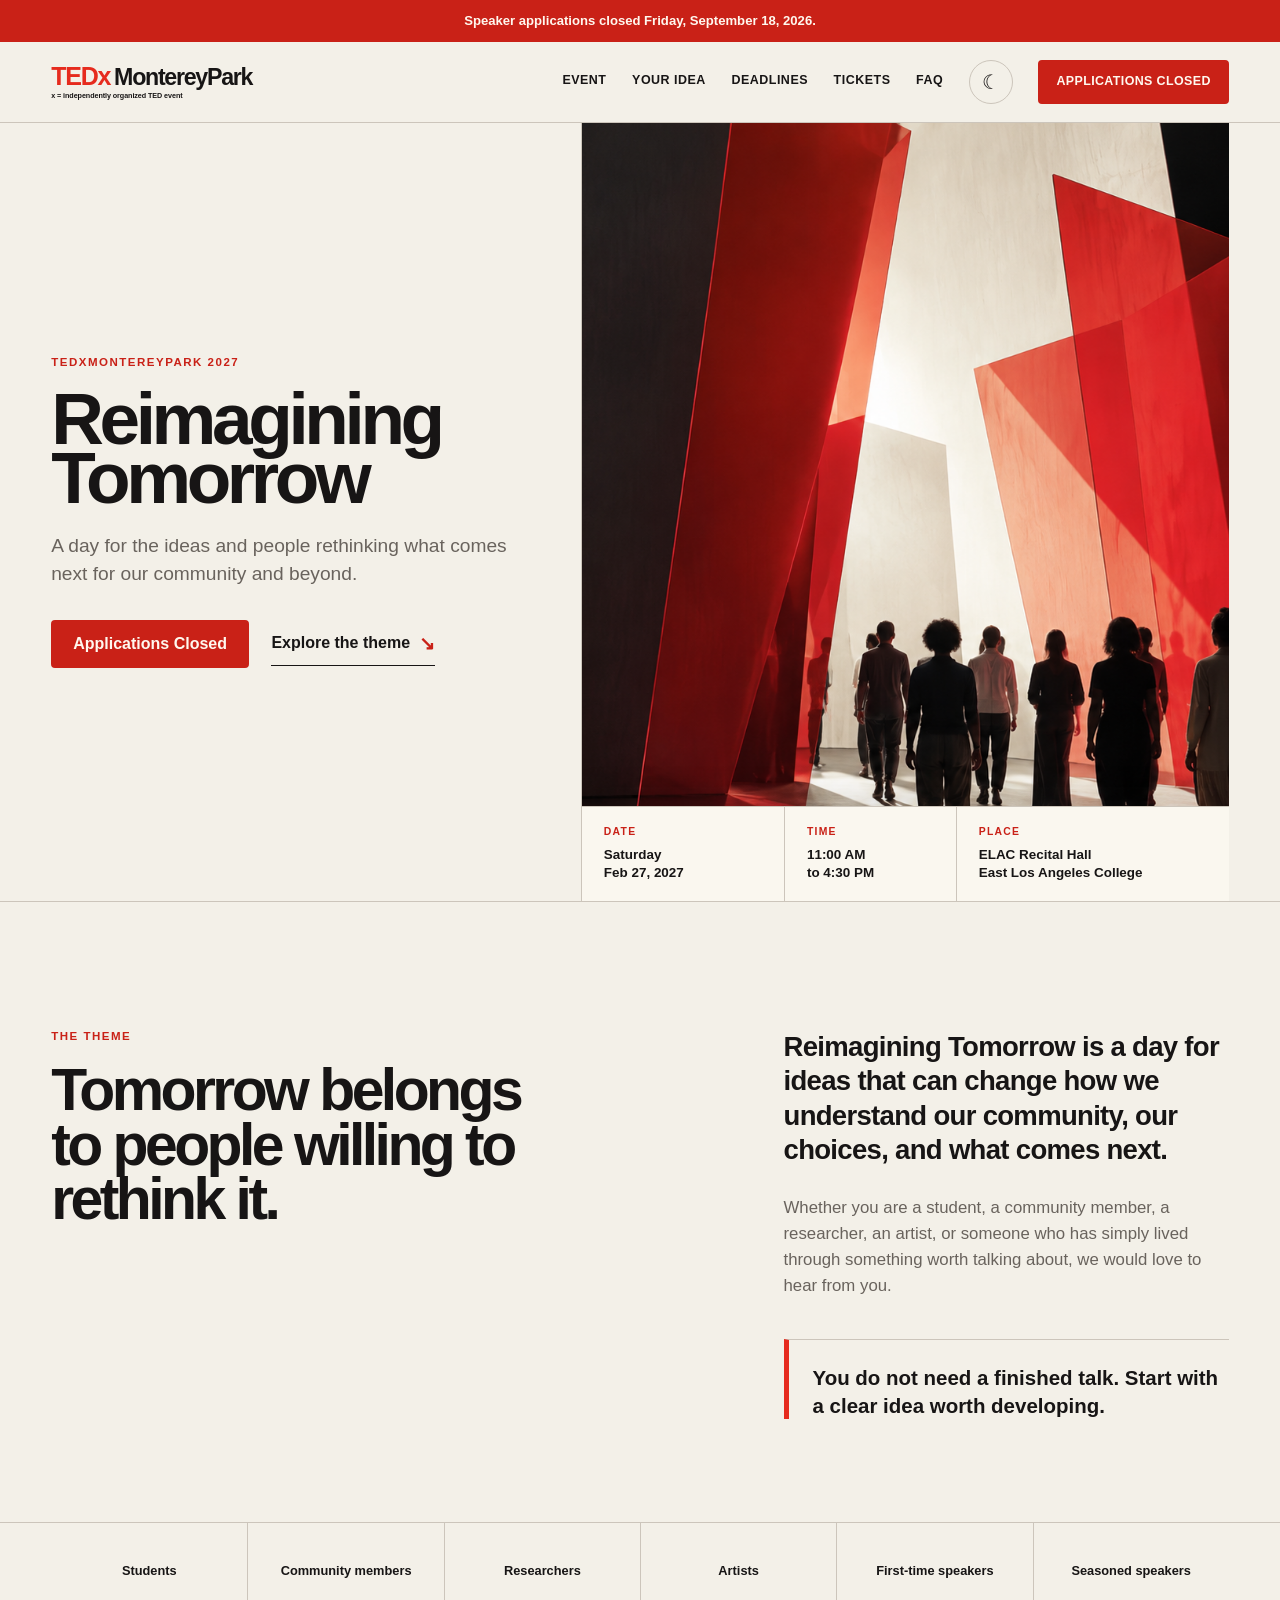
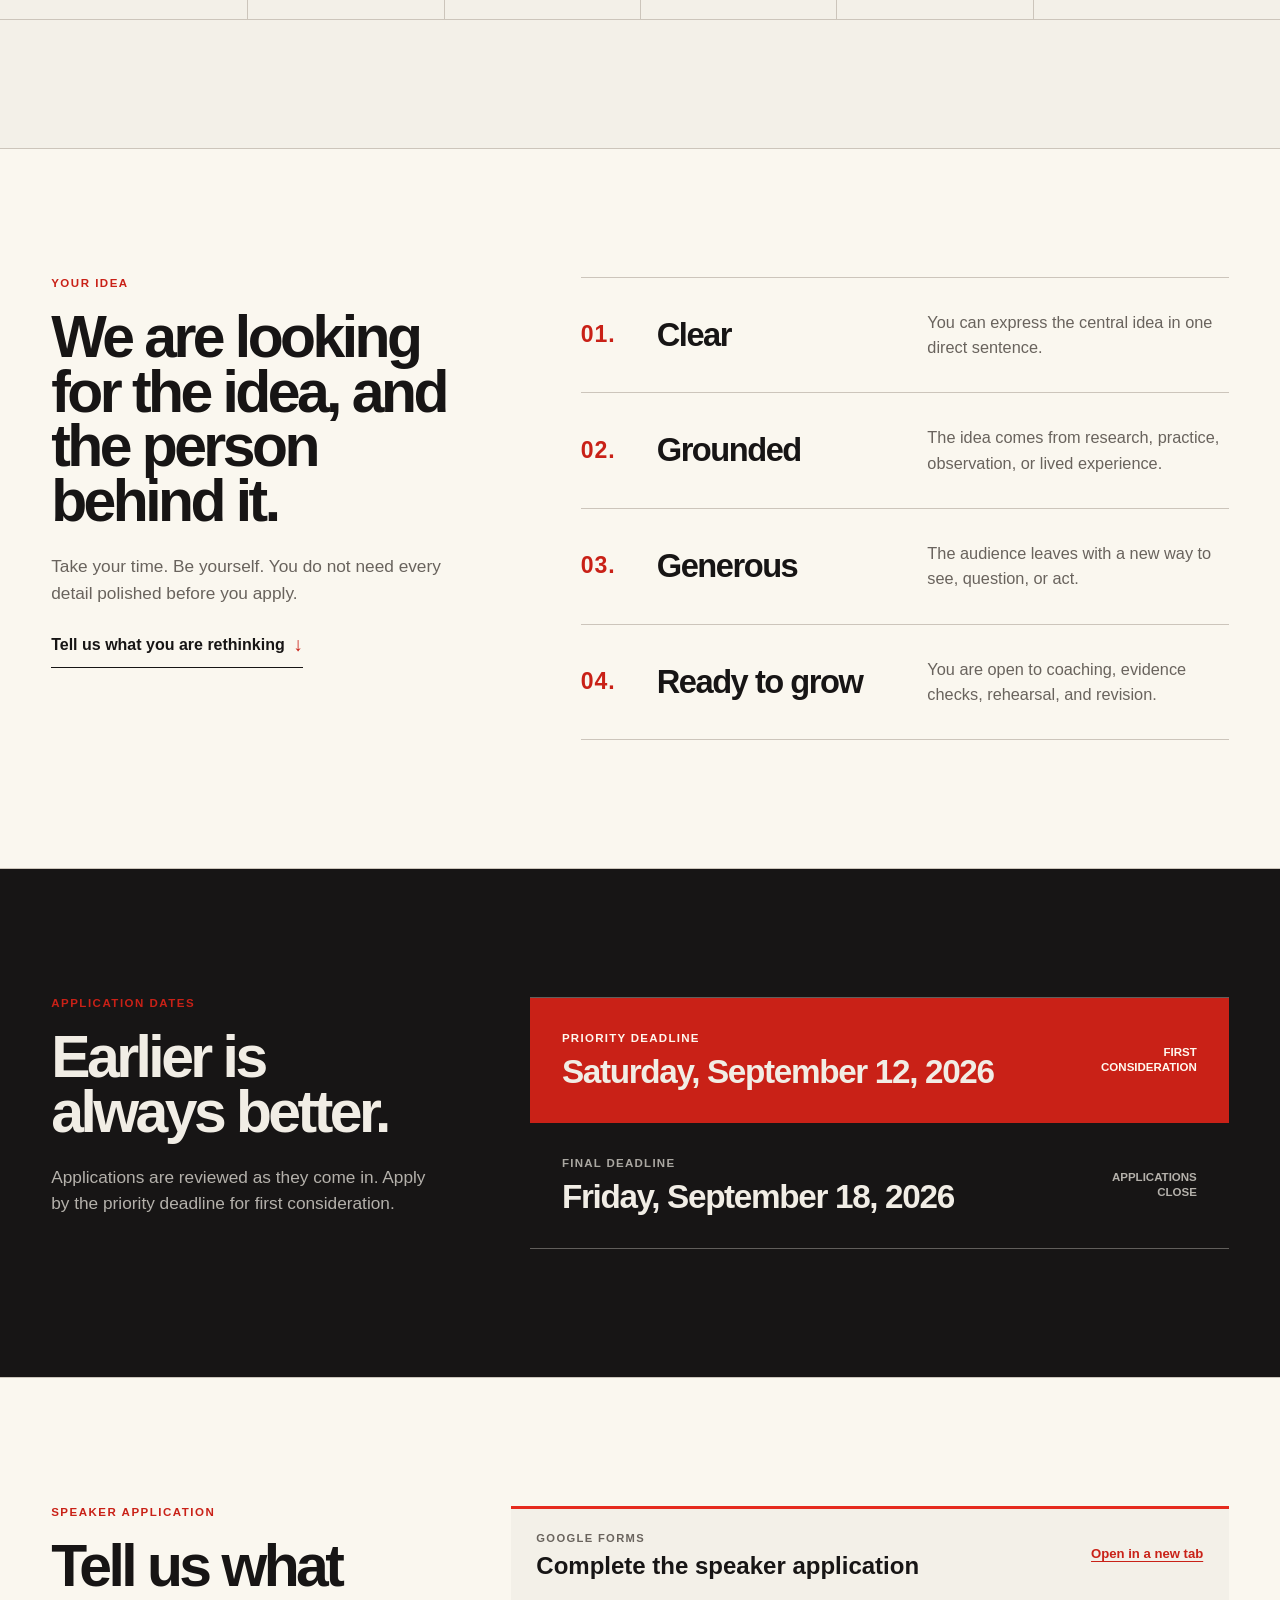
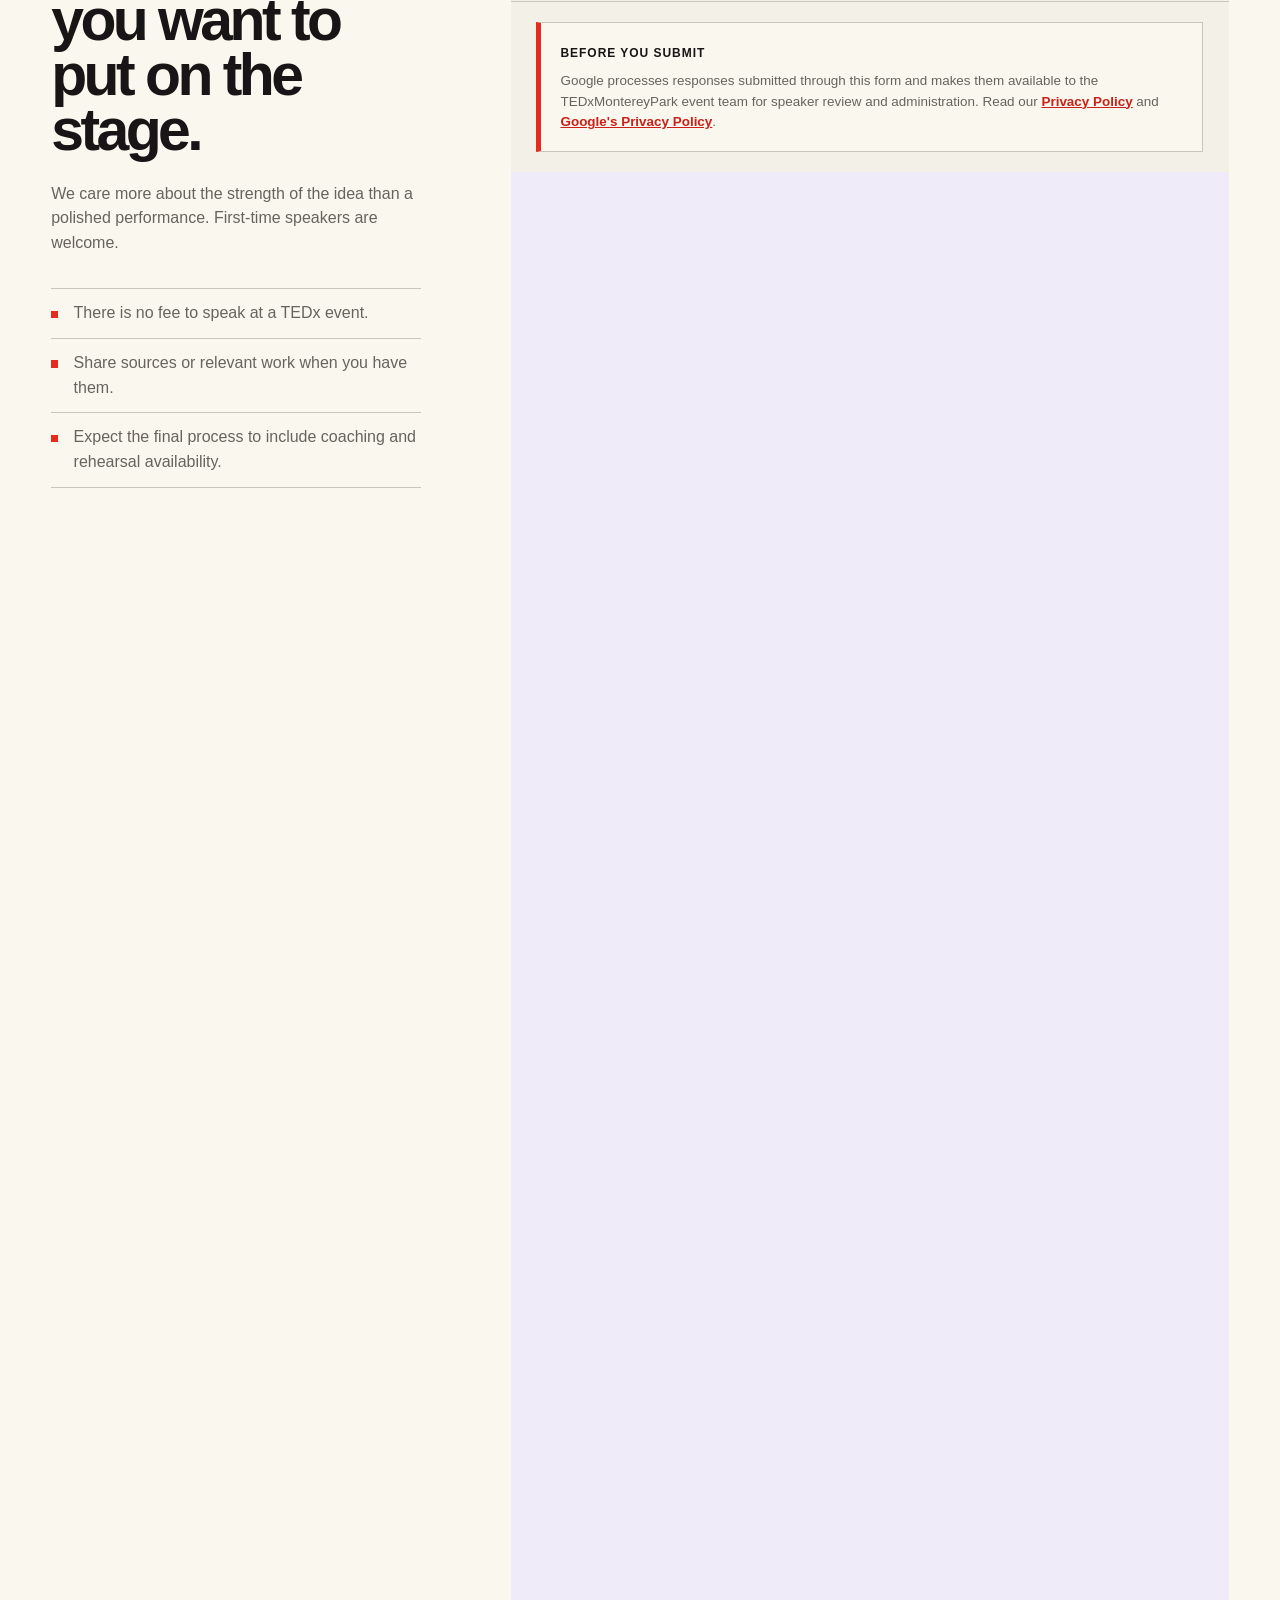
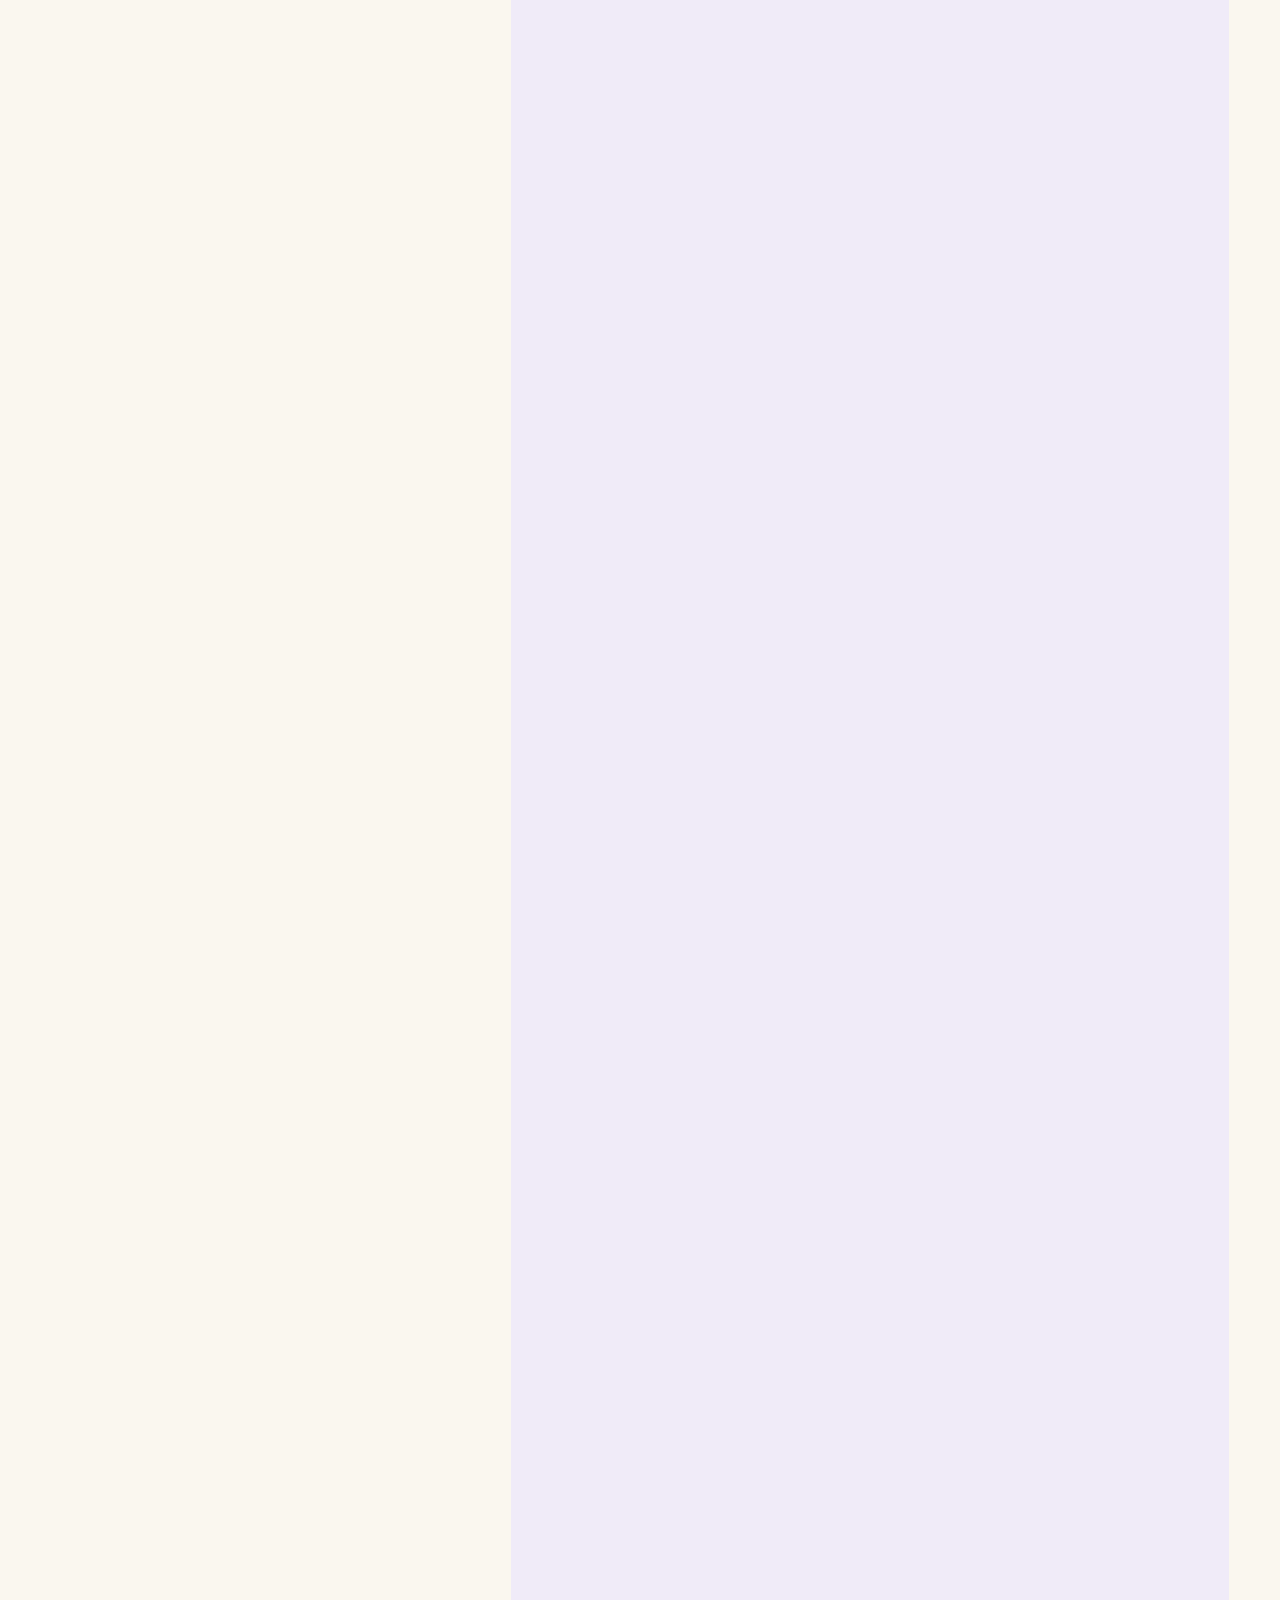
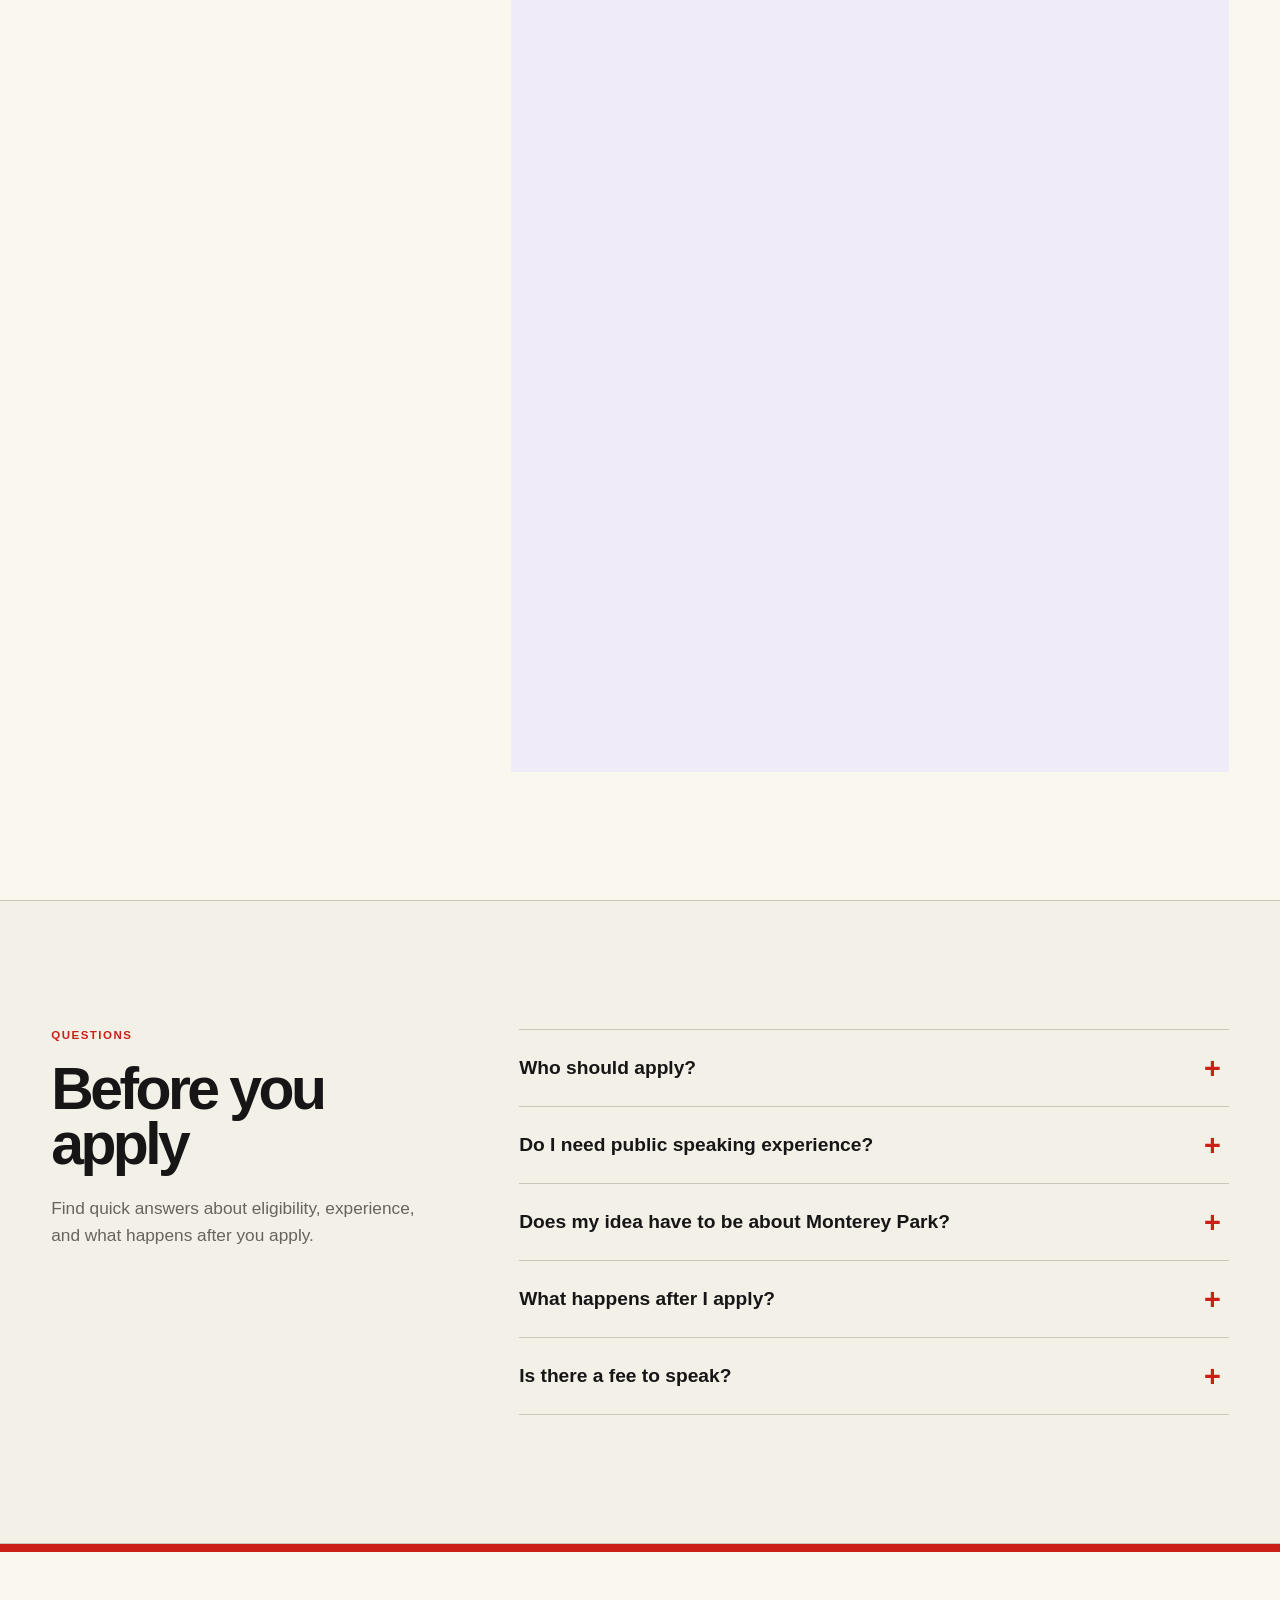
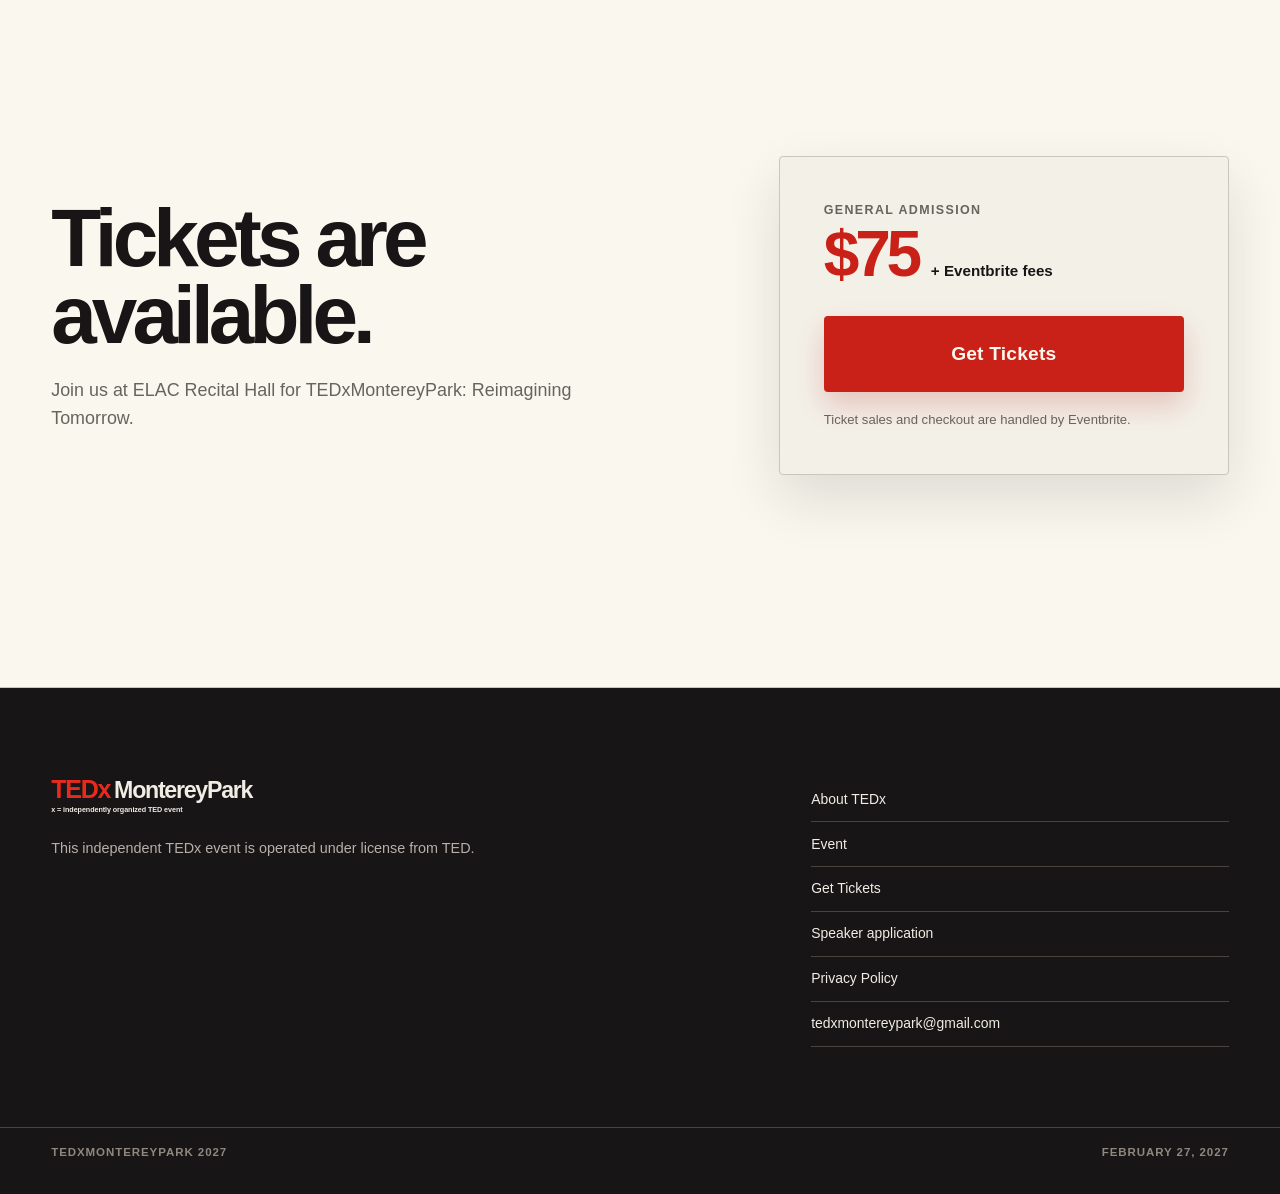
==== commit 9e41d201: "Add Eventbrite ticket purchase section" ====
--- a/index.html
+++ b/index.html
@@ -17,7 +17,7 @@
     <meta property="og:type" content="website">
     <meta property="og:image" content="TEDxMPK_Square_fixed.png">
     <link rel="icon" href="TEDxMPK.png">
-    <link rel="stylesheet" href="styles.css?v=8">
+    <link rel="stylesheet" href="styles.css?v=10">
     <script>
       document.documentElement.classList.add('js');
     </script>
@@ -44,6 +44,13 @@
           "@type": "Organization",
           "name": "TEDxMontereyPark"
         },
+        "offers": {
+          "@type": "Offer",
+          "url": "https://www.eventbrite.com/e/tedx-monterey-park-reimagining-tomorrow-tickets-2001386613236",
+          "price": "75",
+          "priceCurrency": "USD",
+          "availability": "https://schema.org/InStock"
+        },
         "description": "A day for the ideas and people rethinking what comes next for our community and beyond."
       }
     </script>
@@ -74,6 +81,7 @@
           <a href="#event">Event</a>
           <a href="#idea">Your idea</a>
           <a href="#deadlines">Deadlines</a>
+          <a href="#tickets">Tickets</a>
           <a href="#questions">FAQ</a>
           <button class="theme-button" type="button" data-theme-toggle aria-label="Switch to dark theme" title="Switch to dark theme">
             <span class="theme-icon" data-theme-icon aria-hidden="true">&#9790;</span>
@@ -284,9 +292,24 @@
         </div>
       </section>
 
-      <section class="ticket-note" aria-labelledby="ticket-title">
+      <section class="ticket-note" id="tickets" aria-labelledby="ticket-title">
         <div class="shell ticket-note-inner reveal">
-          <h2 id="ticket-title">Coming soon via Eventbrite.</h2>
+          <div class="ticket-note-copy">
+            <h2 id="ticket-title">Tickets are available.</h2>
+            <p>Join us at ELAC Recital Hall for TEDxMontereyPark: Reimagining Tomorrow.</p>
+          </div>
+          <div class="ticket-purchase">
+            <p class="ticket-type">General Admission</p>
+            <p class="ticket-price"><strong>$75</strong><span>+ Eventbrite fees</span></p>
+            <a
+              class="button ticket-button"
+              href="https://www.eventbrite.com/e/tedx-monterey-park-reimagining-tomorrow-tickets-2001386613236"
+              target="_blank"
+              rel="noreferrer"
+              aria-label="Get tickets for TEDxMontereyPark on Eventbrite"
+            >Get Tickets</a>
+            <p class="ticket-platform">Ticket sales and checkout are handled by Eventbrite.</p>
+          </div>
         </div>
       </section>
     </main>
@@ -303,6 +326,7 @@
         <div class="footer-links" aria-label="Footer links">
           <a href="https://www.ted.com/about/programs-initiatives/tedx-program" target="_blank" rel="noreferrer">About TEDx</a>
           <a href="#event">Event</a>
+          <a href="https://www.eventbrite.com/e/tedx-monterey-park-reimagining-tomorrow-tickets-2001386613236" target="_blank" rel="noreferrer">Get Tickets</a>
           <a href="#apply">Speaker application</a>
           <a href="privacy.html">Privacy Policy</a>
           <a href="mailto:tedxmontereypark@gmail.com">tedxmontereypark@gmail.com</a>
--- a/styles.css
+++ b/styles.css
@@ -812,24 +812,110 @@
 }
 
 .ticket-note {
+  position: relative;
+  overflow: hidden;
+  border-bottom: 1px solid var(--line);
+  background: var(--paper-raised);
+  color: var(--ink);
+}
+
+.ticket-note::before {
+  position: absolute;
+  top: 0;
+  right: 0;
+  left: 0;
+  height: 0.45rem;
   background: var(--red-action);
+  content: "";
+}
+
+.ticket-note-inner {
+  display: grid;
+  min-height: clamp(24rem, 38vw, 32rem);
+  grid-template-columns: minmax(0, 1fr) minmax(21rem, 0.72fr);
+  align-items: center;
+  gap: clamp(3rem, 8vw, 8rem);
+}
+
+.ticket-note-copy h2 {
+  max-width: 11ch;
+  margin: 0 0 1.5rem;
+  color: var(--ink);
+  font-size: clamp(3.25rem, 6.4vw, 6.5rem);
+  line-height: 0.94;
+}
+
+.ticket-note-copy p {
+  max-width: 34rem;
+  margin: 0;
+  color: var(--muted);
+  font-size: clamp(1rem, 1.4vw, 1.2rem);
+}
+
+.ticket-purchase {
+  padding: clamp(1.75rem, 4vw, 2.75rem);
+  border: 1px solid var(--line);
+  border-radius: var(--radius);
+  background: var(--paper);
+  box-shadow: 0 1.5rem 3.5rem var(--shadow);
+}
+
+.ticket-type {
+  margin: 0 0 0.35rem;
+  color: var(--muted);
+  font-size: 0.78rem;
+  font-weight: 900;
+  letter-spacing: 0.11em;
+  text-transform: uppercase;
+}
+
+.ticket-price {
+  display: flex;
+  align-items: baseline;
+  gap: 0.8rem;
+  margin: 0 0 2rem;
+  color: var(--ink);
+  flex-wrap: wrap;
+}
+
+.ticket-price strong {
+  color: var(--red-text);
+  font-size: clamp(3.2rem, 5vw, 5.6rem);
+  letter-spacing: -0.065em;
+  line-height: 0.9;
+}
+
+.ticket-price span {
+  font-size: 0.95rem;
+  font-weight: 700;
+}
+
+.ticket-button {
+  width: 100%;
+  min-height: clamp(4.5rem, 6vw, 5.25rem);
+  border-color: var(--red-action);
+  padding: 1.3rem 1.75rem;
+  background: var(--red-action);
+  box-shadow: 0 0.85rem 1.8rem rgba(173, 27, 19, 0.2);
   color: #fff8ef;
-}
-
-.ticket-note h2 {
-  max-width: 16ch;
-  margin: 0;
-  color: inherit;
-  font-size: clamp(3rem, 7vw, 7rem);
-  line-height: 0.94;
-  text-align: center;
-}
-
-.ticket-note-inner {
-  display: flex;
-  min-height: clamp(15rem, 30vw, 25rem);
-  align-items: center;
-  justify-content: center;
+  font-size: clamp(1.1rem, 1.5vw, 1.35rem);
+  letter-spacing: 0.01em;
+  white-space: nowrap;
+}
+
+.ticket-button:hover {
+  border-color: var(--red-action-hover);
+  background: var(--red-action-hover);
+  box-shadow: 0 1rem 2.2rem rgba(173, 27, 19, 0.28);
+  color: #fff8ef;
+  transform: translateY(-3px);
+}
+
+.ticket-platform {
+  max-width: 24rem;
+  margin: 1.1rem 0 0;
+  color: var(--muted);
+  font-size: 0.82rem;
 }
 
 .site-footer {
@@ -1343,6 +1429,7 @@
   .ticket-note-inner {
     gap: 2.5rem;
   }
+
 }
 
 @media (max-width: 38rem) {
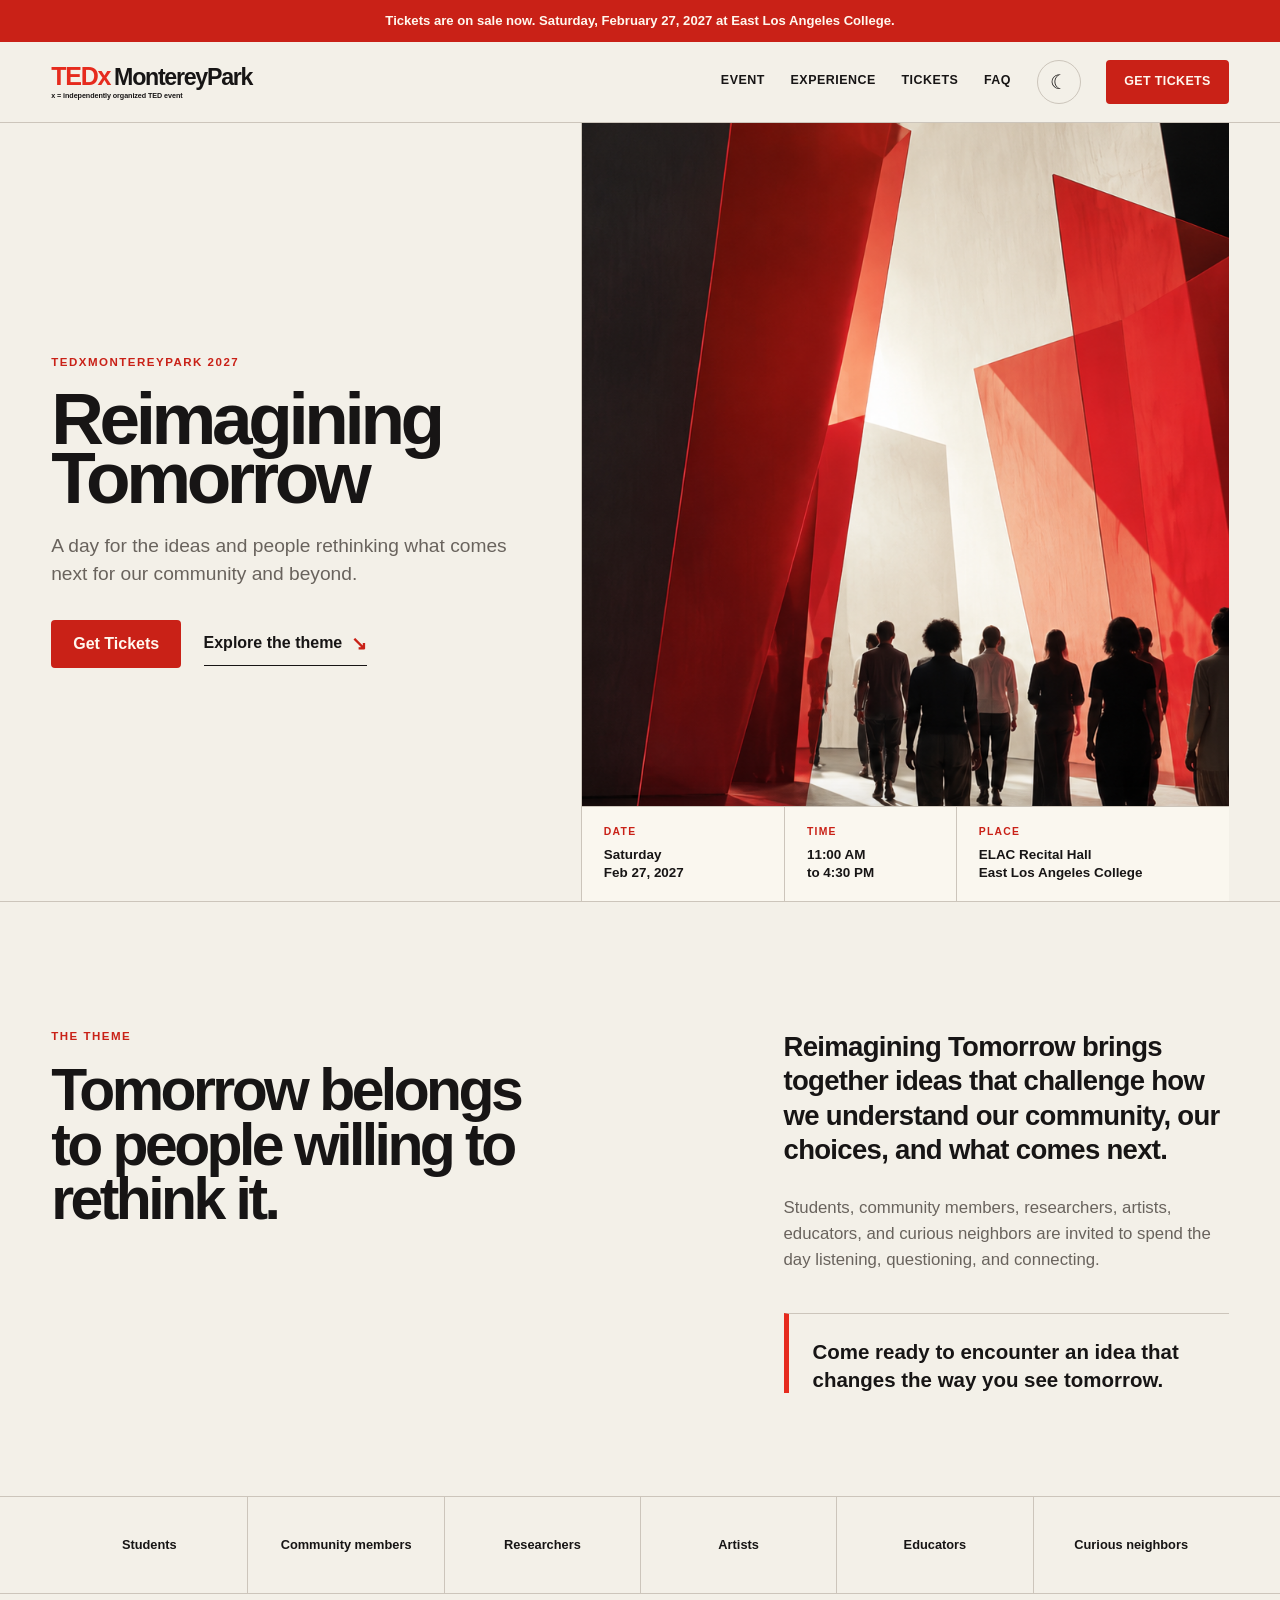
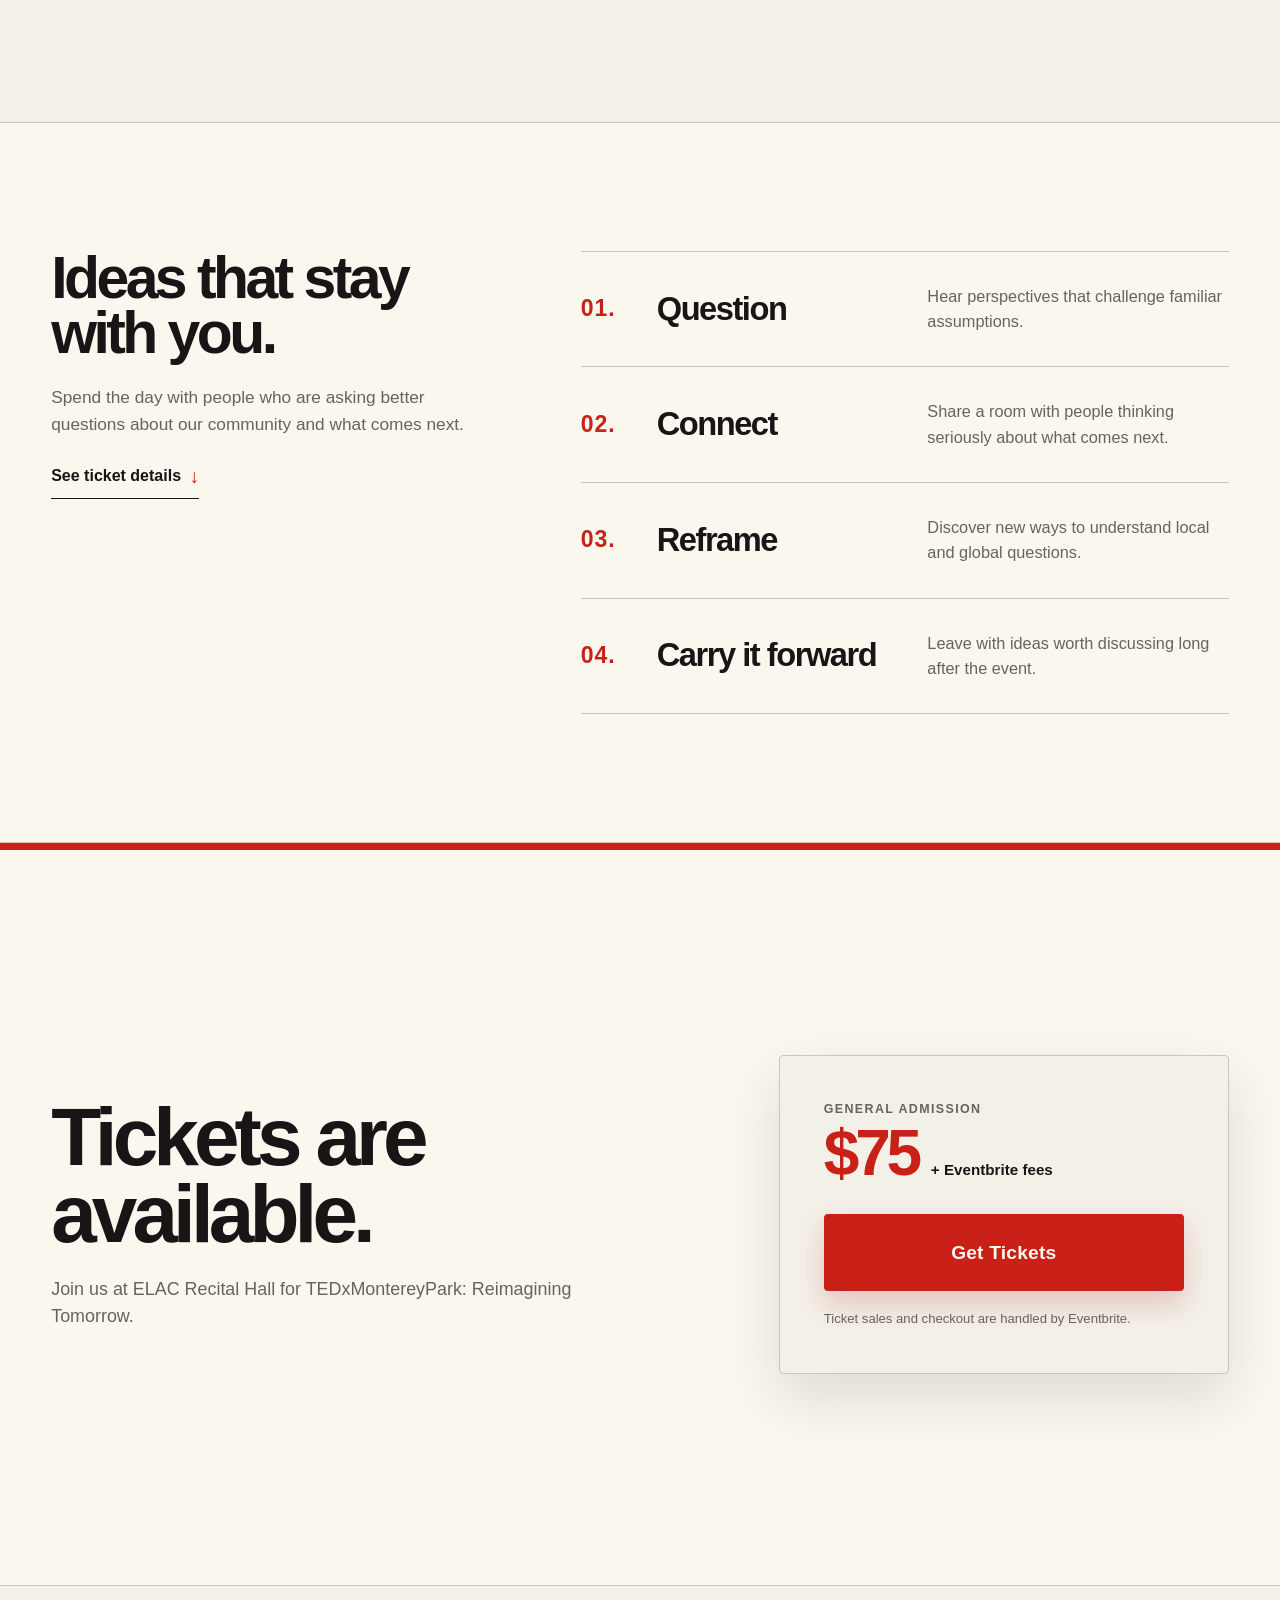
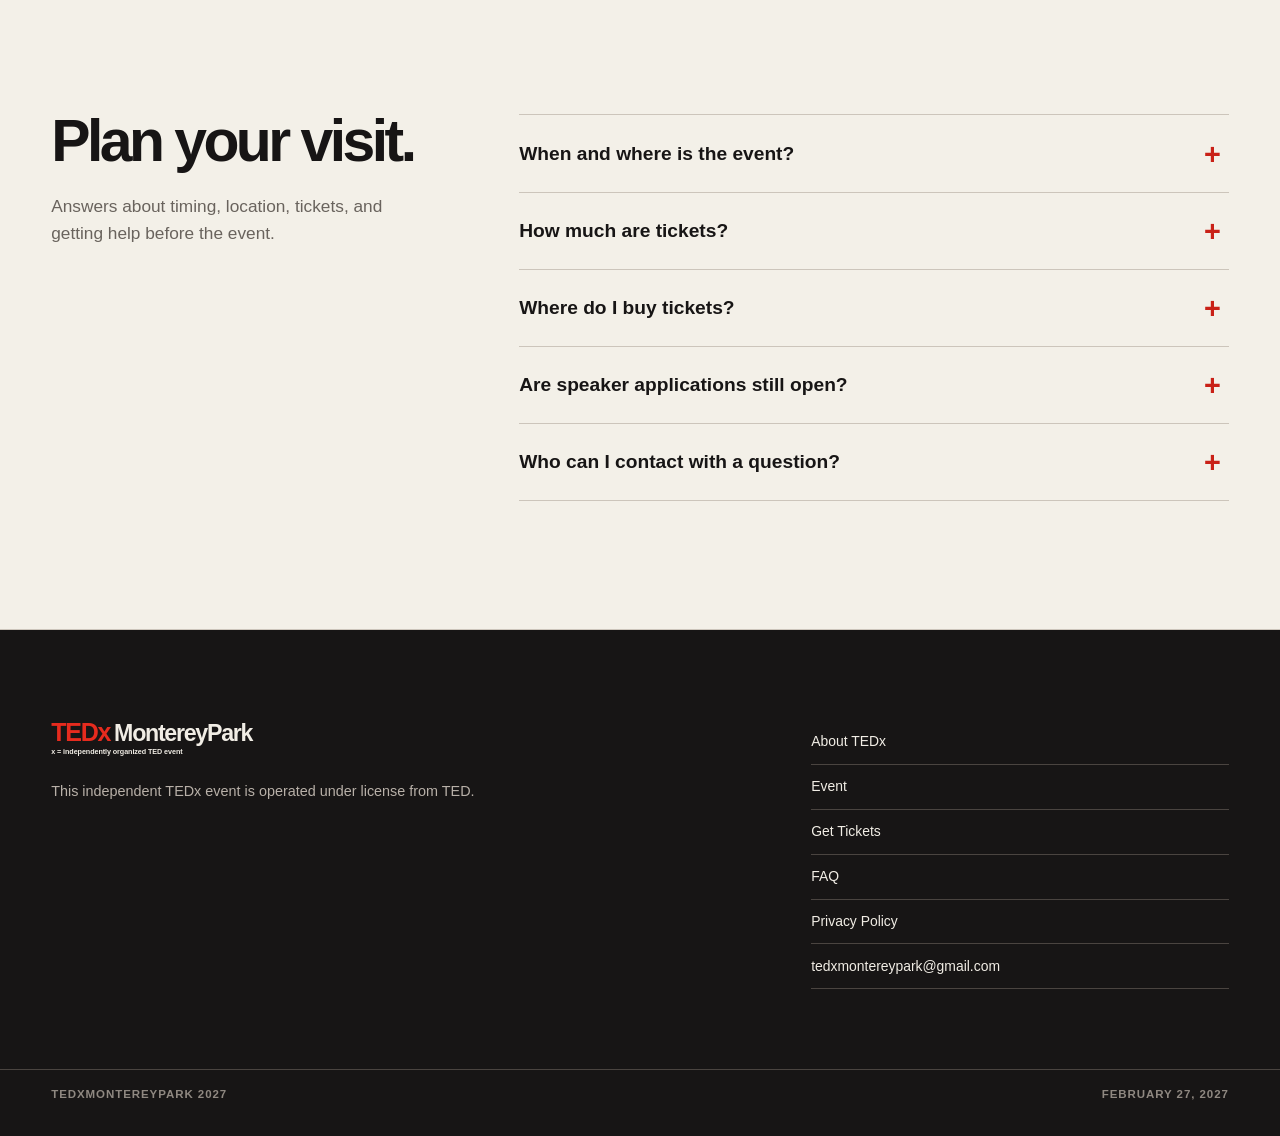
==== commit 19951f12: "Shift site from speaker applications to tickets" ====
--- a/index.html
+++ b/index.html
@@ -7,7 +7,7 @@
     <title>TEDxMontereyPark 2027 | Reimagining Tomorrow</title>
     <meta
       name="description"
-      content="Apply to speak at TEDxMontereyPark: Reimagining Tomorrow, coming to East Los Angeles College on February 27, 2027."
+      content="Join TEDxMontereyPark: Reimagining Tomorrow at East Los Angeles College on February 27, 2027. Tickets are available through Eventbrite."
     >
     <meta property="og:title" content="TEDxMontereyPark: Reimagining Tomorrow">
     <meta
@@ -17,7 +17,7 @@
     <meta property="og:type" content="website">
     <meta property="og:image" content="TEDxMPK_Square_fixed.png">
     <link rel="icon" href="TEDxMPK.png">
-    <link rel="stylesheet" href="styles.css?v=10">
+    <link rel="stylesheet" href="styles.css?v=11">
     <script>
       document.documentElement.classList.add('js');
     </script>
@@ -58,8 +58,8 @@
   <body>
     <a class="skip-link" href="#main-content">Skip to main content</a>
 
-    <div class="status-bar" data-application-status>
-      <span>Speaker applications are open. Priority deadline: Saturday, September 12.</span>
+    <div class="status-bar">
+      <span>Tickets are on sale now. Saturday, February 27, 2027 at East Los Angeles College.</span>
     </div>
 
     <header class="site-header" data-header>
@@ -79,14 +79,13 @@
 
         <nav class="site-nav" id="site-navigation" aria-label="Primary navigation" data-navigation>
           <a href="#event">Event</a>
-          <a href="#idea">Your idea</a>
-          <a href="#deadlines">Deadlines</a>
+          <a href="#experience">Experience</a>
           <a href="#tickets">Tickets</a>
           <a href="#questions">FAQ</a>
           <button class="theme-button" type="button" data-theme-toggle aria-label="Switch to dark theme" title="Switch to dark theme">
             <span class="theme-icon" data-theme-icon aria-hidden="true">&#9790;</span>
           </button>
-          <a class="button button-small" href="#apply" data-apply-cta>Apply to Speak</a>
+          <a class="button button-small" href="https://www.eventbrite.com/e/tedx-monterey-park-reimagining-tomorrow-tickets-2001386613236" target="_blank" rel="noreferrer">Get Tickets</a>
         </nav>
       </div>
     </header>
@@ -99,7 +98,7 @@
             <h1 id="hero-title">Reimagining<br>Tomorrow</h1>
             <p class="hero-lede">A day for the ideas and people rethinking what comes next for our community and beyond.</p>
             <div class="button-row">
-              <a class="button" href="#apply" data-apply-cta>Apply to Speak</a>
+              <a class="button" href="https://www.eventbrite.com/e/tedx-monterey-park-reimagining-tomorrow-tickets-2001386613236" target="_blank" rel="noreferrer">Get Tickets</a>
               <a class="text-link" href="#event">Explore the theme <span aria-hidden="true">↘</span></a>
             </div>
           </div>
@@ -136,159 +135,50 @@
             <h2 id="event-title">Tomorrow belongs to people willing to rethink it.</h2>
           </div>
           <div class="prose-column">
-            <p class="lede">Reimagining Tomorrow is a day for ideas that can change how we understand our community, our choices, and what comes next.</p>
-            <p>Whether you are a student, a community member, a researcher, an artist, or someone who has simply lived through something worth talking about, we would love to hear from you.</p>
+            <p class="lede">Reimagining Tomorrow brings together ideas that challenge how we understand our community, our choices, and what comes next.</p>
+            <p>Students, community members, researchers, artists, educators, and curious neighbors are invited to spend the day listening, questioning, and connecting.</p>
             <blockquote>
-              <p>You do not need a finished talk. Start with a clear idea worth developing.</p>
+              <p>Come ready to encounter an idea that changes the way you see tomorrow.</p>
             </blockquote>
           </div>
         </div>
 
-        <div class="shell audience-list reveal" aria-label="People invited to apply">
+        <div class="shell audience-list reveal" aria-label="People invited to attend">
           <span>Students</span>
           <span>Community members</span>
           <span>Researchers</span>
           <span>Artists</span>
-          <span>First-time speakers</span>
-          <span>Seasoned speakers</span>
-        </div>
-      </section>
-
-      <section class="idea-section" id="idea" aria-labelledby="idea-title">
+          <span>Educators</span>
+          <span>Curious neighbors</span>
+        </div>
+      </section>
+
+      <section class="idea-section" id="experience" aria-labelledby="experience-title">
         <div class="shell idea-grid reveal">
           <div class="idea-intro">
-            <p class="eyebrow">Your idea</p>
-            <h2 id="idea-title">We are looking for the idea, and the person behind it.</h2>
-            <p>Take your time. Be yourself. You do not need every detail polished before you apply.</p>
-            <a class="text-link" href="#apply">Tell us what you are rethinking <span aria-hidden="true">↓</span></a>
-          </div>
-
-          <ol class="criteria-list" aria-label="Suggested qualities of a strong application">
-            <li>
-              <span>Clear</span>
-              <p>You can express the central idea in one direct sentence.</p>
-            </li>
-            <li>
-              <span>Grounded</span>
-              <p>The idea comes from research, practice, observation, or lived experience.</p>
-            </li>
-            <li>
-              <span>Generous</span>
-              <p>The audience leaves with a new way to see, question, or act.</p>
-            </li>
-            <li>
-              <span>Ready&nbsp;to&nbsp;grow</span>
-              <p>You are open to coaching, evidence checks, rehearsal, and revision.</p>
+            <h2 id="experience-title">Ideas that stay with you.</h2>
+            <p>Spend the day with people who are asking better questions about our community and what comes next.</p>
+            <a class="text-link" href="#tickets">See ticket details <span aria-hidden="true">↓</span></a>
+          </div>
+
+          <ol class="criteria-list" aria-label="What attendees can expect">
+            <li>
+              <span>Question</span>
+              <p>Hear perspectives that challenge familiar assumptions.</p>
+            </li>
+            <li>
+              <span>Connect</span>
+              <p>Share a room with people thinking seriously about what comes next.</p>
+            </li>
+            <li>
+              <span>Reframe</span>
+              <p>Discover new ways to understand local and global questions.</p>
+            </li>
+            <li>
+              <span>Carry&nbsp;it&nbsp;forward</span>
+              <p>Leave with ideas worth discussing long after the event.</p>
             </li>
           </ol>
-        </div>
-      </section>
-
-      <section class="deadline-section" id="deadlines" aria-labelledby="deadline-title">
-        <div class="shell deadline-grid reveal">
-          <div class="section-heading">
-            <p class="eyebrow">Application dates</p>
-            <h2 id="deadline-title">Earlier is always better.</h2>
-            <p>Applications are reviewed as they come in. Apply by the priority deadline for first consideration.</p>
-          </div>
-
-          <div class="deadline-list">
-            <article class="deadline deadline-priority">
-              <div>
-                <p>Priority deadline</p>
-                <strong><time datetime="2026-09-12">Saturday, September 12, 2026</time></strong>
-              </div>
-              <span>First consideration</span>
-            </article>
-            <article class="deadline">
-              <div>
-                <p>Final deadline</p>
-                <strong><time datetime="2026-09-18">Friday, September 18, 2026</time></strong>
-              </div>
-              <span>Applications close</span>
-            </article>
-          </div>
-        </div>
-      </section>
-
-      <section class="application-section" id="apply" aria-labelledby="application-title">
-        <div class="shell application-layout">
-          <aside class="application-intro reveal">
-            <p class="eyebrow">Speaker application</p>
-            <h2 id="application-title">Tell us what you want to put on the stage.</h2>
-            <p>We care more about the strength of the idea than a polished performance. First-time speakers are welcome.</p>
-            <ul class="plain-list">
-              <li>There is no fee to speak at a TEDx event.</li>
-              <li>Share sources or relevant work when you have them.</li>
-              <li>Expect the final process to include coaching and rehearsal availability.</li>
-            </ul>
-          </aside>
-
-          <div class="google-form-panel reveal">
-            <div class="google-form-header">
-              <div>
-                <p class="google-form-kicker">Google Forms</p>
-                <h3>Complete the speaker application</h3>
-              </div>
-              <a
-                class="google-form-link"
-                href="https://docs.google.com/forms/d/e/1FAIpQLScWRpebUqsyohW5Ee1hF9arG06a9b8uwrT1flfTMprSG7SNwA/viewform"
-                target="_blank"
-                rel="noreferrer"
-              >Open in a new tab</a>
-            </div>
-
-            <div class="collection-notice" id="application-privacy" role="note">
-              <strong>Before you submit</strong>
-              <p>Google processes responses submitted through this form and makes them available to the TEDxMontereyPark event team for speaker review and administration. Read our <a href="privacy.html">Privacy Policy</a> and <a href="https://policies.google.com/privacy" target="_blank" rel="noreferrer">Google's Privacy Policy</a>.</p>
-            </div>
-
-            <iframe
-              class="google-form-embed"
-              src="https://docs.google.com/forms/d/e/1FAIpQLScWRpebUqsyohW5Ee1hF9arG06a9b8uwrT1flfTMprSG7SNwA/viewform?embedded=true"
-              title="TEDxMontereyPark speaker application"
-              width="640"
-              height="3498"
-              frameborder="0"
-              marginheight="0"
-              marginwidth="0"
-              loading="lazy"
-              aria-describedby="application-privacy"
-            >Loading the speaker application. <a href="https://docs.google.com/forms/d/e/1FAIpQLScWRpebUqsyohW5Ee1hF9arG06a9b8uwrT1flfTMprSG7SNwA/viewform">Open the form directly</a>.</iframe>
-          </div>
-        </div>
-      </section>
-
-      <section class="faq-section" id="questions" aria-labelledby="faq-title">
-        <div class="shell faq-layout reveal">
-          <div class="section-heading">
-            <p class="eyebrow">Questions</p>
-            <h2 id="faq-title">Before you apply</h2>
-            <p>Find quick answers about eligibility, experience, and what happens after you apply.</p>
-          </div>
-
-          <div class="accordion">
-            <details>
-              <summary>Who should apply?</summary>
-              <p>Students, community members, researchers, artists, professionals, and people with meaningful lived experience are all invited. The idea matters more than your job title.</p>
-            </details>
-            <details>
-              <summary>Do I need public speaking experience?</summary>
-              <p>No. The stage is open to first-time speakers and seasoned speakers alike.</p>
-            </details>
-            <details>
-              <summary>Does my idea have to be about Monterey Park?</summary>
-              <p>No. Ideas may begin locally or reach far beyond the community. They should give this audience a compelling way to rethink what comes next.</p>
-            </details>
-            <details>
-              <summary>What happens after I apply?</summary>
-              <p>The organizing team will review applications as they arrive and contact selected applicants with next steps.</p>
-            </details>
-            <details>
-              <summary>Is there a fee to speak?</summary>
-              <p>No. Speakers do not pay to participate in a TEDx event.</p>
-            </details>
-          </div>
         </div>
       </section>
 
@@ -312,6 +202,38 @@
           </div>
         </div>
       </section>
+
+      <section class="faq-section" id="questions" aria-labelledby="faq-title">
+        <div class="shell faq-layout reveal">
+          <div class="section-heading">
+            <h2 id="faq-title">Plan your visit.</h2>
+            <p>Answers about timing, location, tickets, and getting help before the event.</p>
+          </div>
+
+          <div class="accordion">
+            <details>
+              <summary>When and where is the event?</summary>
+              <p>Saturday, February 27, 2027, from 11:00 AM to 4:30 PM at ELAC Recital Hall, East Los Angeles College.</p>
+            </details>
+            <details>
+              <summary>How much are tickets?</summary>
+              <p>General Admission is $75 plus Eventbrite fees.</p>
+            </details>
+            <details>
+              <summary>Where do I buy tickets?</summary>
+              <p>Tickets are sold through <a href="https://www.eventbrite.com/e/tedx-monterey-park-reimagining-tomorrow-tickets-2001386613236" target="_blank" rel="noreferrer">Eventbrite</a>.</p>
+            </details>
+            <details>
+              <summary>Are speaker applications still open?</summary>
+              <p>The 2027 speaker application period closed on Friday, September 18, 2026.</p>
+            </details>
+            <details>
+              <summary>Who can I contact with a question?</summary>
+              <p>Email <a href="mailto:tedxmontereypark@gmail.com">tedxmontereypark@gmail.com</a> for event or accessibility questions.</p>
+            </details>
+          </div>
+        </div>
+      </section>
     </main>
 
     <footer class="site-footer">
@@ -327,7 +249,7 @@
           <a href="https://www.ted.com/about/programs-initiatives/tedx-program" target="_blank" rel="noreferrer">About TEDx</a>
           <a href="#event">Event</a>
           <a href="https://www.eventbrite.com/e/tedx-monterey-park-reimagining-tomorrow-tickets-2001386613236" target="_blank" rel="noreferrer">Get Tickets</a>
-          <a href="#apply">Speaker application</a>
+          <a href="#questions">FAQ</a>
           <a href="privacy.html">Privacy Policy</a>
           <a href="mailto:tedxmontereypark@gmail.com">tedxmontereypark@gmail.com</a>
         </div>
--- a/styles.css
+++ b/styles.css
@@ -426,8 +426,6 @@
 
 .theme-section,
 .idea-section,
-.deadline-section,
-.application-section,
 .faq-section,
 .ticket-note {
   padding-block: var(--section-space);
@@ -566,200 +564,6 @@
   margin: 0;
   color: var(--muted);
   font-size: 1.02rem;
-}
-
-.deadline-section {
-  background: #171515;
-  color: #f1ede5;
-}
-
-.deadline-section .section-heading p:not(.eyebrow) {
-  color: #f1ede5;
-  opacity: 0.72;
-}
-
-.deadline-grid {
-  display: grid;
-  grid-template-columns: minmax(0, 0.7fr) minmax(28rem, 1.3fr);
-  gap: clamp(3rem, 8vw, 8rem);
-  align-items: start;
-}
-
-.deadline-list {
-  border-top: 1px solid rgba(241, 237, 229, 0.34);
-}
-
-.deadline {
-  display: grid;
-  grid-template-columns: 1fr auto;
-  gap: 2rem;
-  align-items: center;
-  padding: 2rem;
-  border-bottom: 1px solid rgba(241, 237, 229, 0.34);
-}
-
-.deadline p {
-  margin-bottom: 0.35rem;
-  color: #f1ede5;
-  font-size: 0.72rem;
-  font-weight: 900;
-  letter-spacing: 0.11em;
-  opacity: 0.68;
-  text-transform: uppercase;
-}
-
-.deadline strong {
-  font-size: clamp(1.35rem, 2.6vw, 2.6rem);
-  letter-spacing: -0.04em;
-  line-height: 1.1;
-}
-
-.deadline > span {
-  max-width: 7rem;
-  color: #f1ede5;
-  font-size: 0.72rem;
-  font-weight: 800;
-  line-height: 1.3;
-  opacity: 0.72;
-  text-align: right;
-  text-transform: uppercase;
-}
-
-.deadline-priority {
-  border-bottom-color: var(--red-action);
-  background: var(--red-action);
-}
-
-.deadline-priority p,
-.deadline-priority > span {
-  color: #fff8ef;
-  opacity: 1;
-}
-
-.application-section {
-  background: var(--paper-raised);
-}
-
-.application-layout {
-  display: grid;
-  grid-template-columns: minmax(18rem, 0.68fr) minmax(32rem, 1.32fr);
-  gap: clamp(3rem, 7vw, 7rem);
-  align-items: start;
-}
-
-.application-intro {
-  position: sticky;
-  top: 8rem;
-}
-
-.application-intro > p:not(.eyebrow),
-.application-intro li {
-  color: var(--muted);
-}
-
-.plain-list {
-  margin: 2rem 0;
-  padding: 0;
-  list-style: none;
-}
-
-.plain-list li {
-  position: relative;
-  padding: 0.75rem 0 0.75rem 1.4rem;
-  border-top: 1px solid var(--line);
-}
-
-.plain-list li:last-child {
-  border-bottom: 1px solid var(--line);
-}
-
-.plain-list li::before {
-  position: absolute;
-  top: 1.35rem;
-  left: 0;
-  width: 0.45rem;
-  height: 0.45rem;
-  background: var(--red);
-  content: "";
-}
-
-.google-form-panel {
-  min-width: 0;
-  border-top: 3px solid var(--red);
-  background: var(--paper);
-}
-
-.google-form-header {
-  display: flex;
-  justify-content: space-between;
-  align-items: center;
-  gap: 2rem;
-  padding: 1.35rem clamp(1rem, 2.4vw, 1.6rem);
-  border-bottom: 1px solid var(--line);
-}
-
-.google-form-header h3 {
-  margin: 0;
-  font-size: clamp(1.15rem, 2vw, 1.5rem);
-  line-height: 1.15;
-}
-
-.google-form-kicker {
-  margin: 0 0 0.25rem;
-  color: var(--muted);
-  font-size: 0.7rem;
-  font-weight: 800;
-  letter-spacing: 0.12em;
-  text-transform: uppercase;
-}
-
-.google-form-link {
-  flex: 0 0 auto;
-  color: var(--red-text);
-  font-size: 0.82rem;
-  font-weight: 800;
-  text-underline-offset: 0.2em;
-}
-
-.google-form-link:hover {
-  color: var(--ink);
-}
-
-.google-form-link:focus-visible {
-  outline-offset: 0.25rem;
-}
-
-.collection-notice {
-  margin: 1.25rem clamp(1rem, 2.4vw, 1.6rem);
-  padding: 1.1rem 1.2rem;
-  border: 1px solid var(--line);
-  border-left: 0.35rem solid var(--red);
-  background: var(--paper-raised);
-}
-
-.collection-notice strong {
-  font-size: 0.75rem;
-  letter-spacing: 0.08em;
-  text-transform: uppercase;
-}
-
-.collection-notice p {
-  margin: 0.35rem 0 0;
-  color: var(--muted);
-  font-size: 0.84rem;
-}
-
-.collection-notice a {
-  color: var(--red-text);
-  font-weight: 800;
-}
-
-.google-form-embed {
-  display: block;
-  width: 100%;
-  min-height: 3800px;
-  border: 0;
-  background: #f0ebf8;
 }
 
 .faq-layout {
@@ -1368,14 +1172,12 @@
     border-top: 1px solid var(--line);
   }
 
-  .idea-grid,
-  .application-layout {
+  .idea-grid {
     grid-template-columns: 1fr;
     gap: 3.5rem;
   }
 
-  .idea-intro,
-  .application-intro {
+  .idea-intro {
     position: static;
   }
 }
@@ -1391,7 +1193,6 @@
 
   .hero-grid,
   .split-layout,
-  .deadline-grid,
   .faq-layout,
   .ticket-note-inner,
   .footer-grid {
@@ -1424,7 +1225,6 @@
     box-shadow: none;
   }
 
-  .deadline-grid,
   .faq-layout,
   .ticket-note-inner {
     gap: 2.5rem;
@@ -1478,12 +1278,6 @@
     width: 100%;
   }
 
-  .google-form-header {
-    align-items: flex-start;
-    flex-direction: column;
-    gap: 0.75rem;
-  }
-
   .event-facts {
     grid-template-columns: 1fr 0.85fr 1.3fr;
   }
@@ -1525,27 +1319,10 @@
     white-space: normal;
   }
 
-  .deadline {
-    grid-template-columns: 1fr;
-    gap: 1rem;
-    padding: 1.4rem;
-  }
-
-  .deadline > span {
-    max-width: none;
-    text-align: left;
-  }
-
   .footer-bottom {
     align-items: flex-start;
     flex-direction: column;
     gap: 0.5rem;
-  }
-}
-
-@media (max-width: 32rem) {
-  .google-form-embed {
-    min-height: 4520px;
   }
 }
 
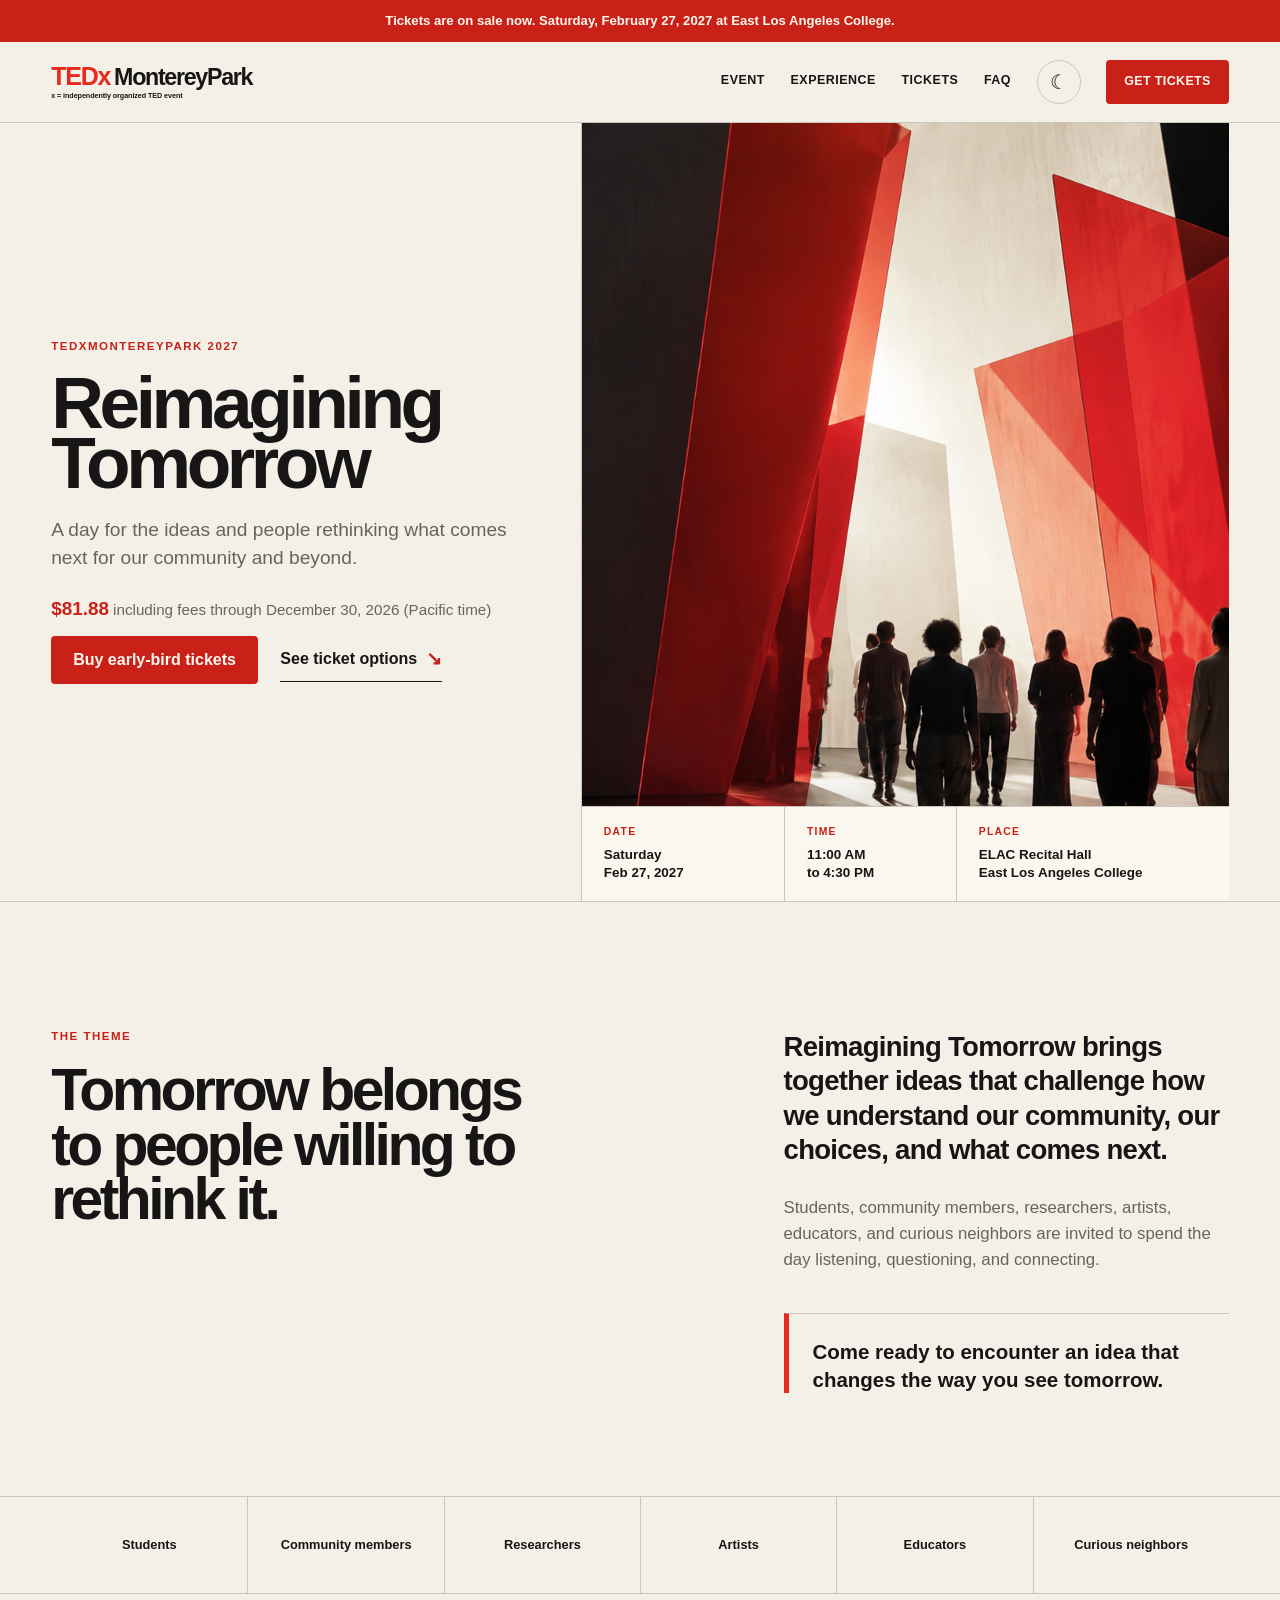
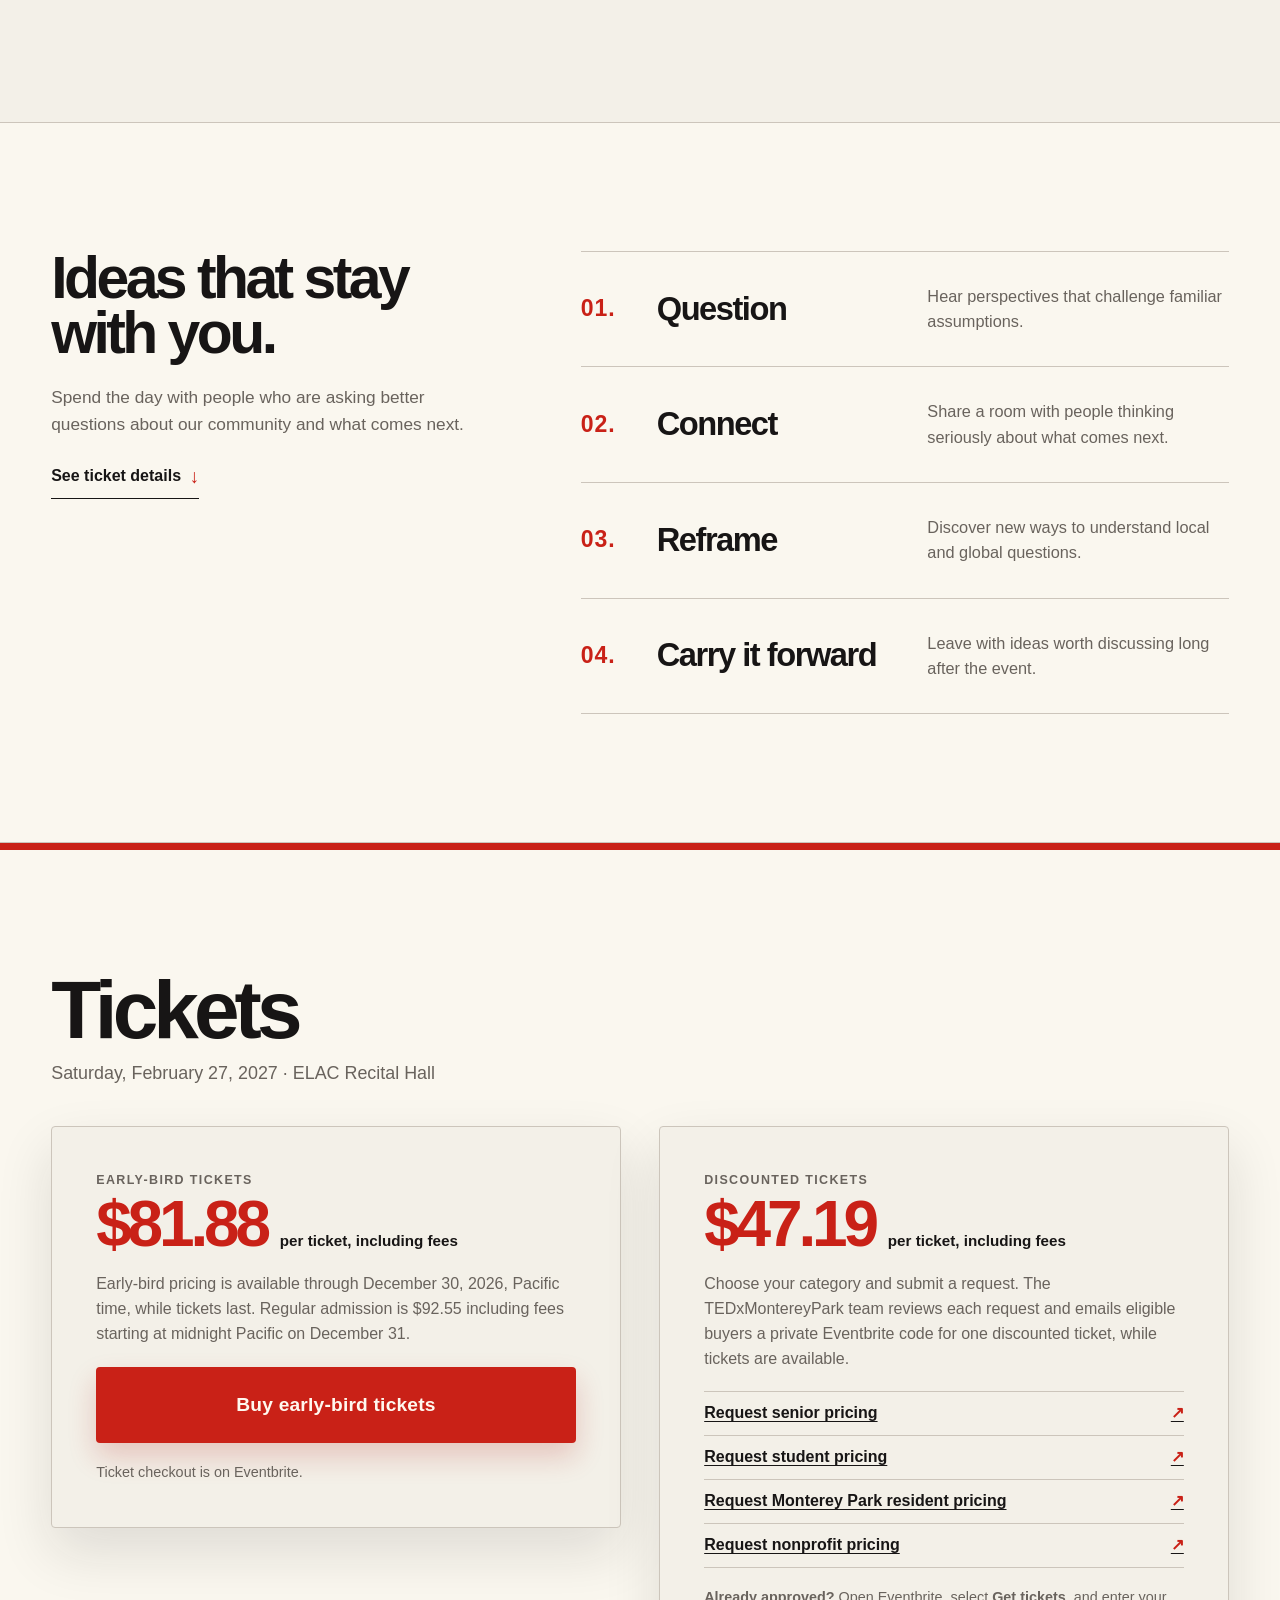
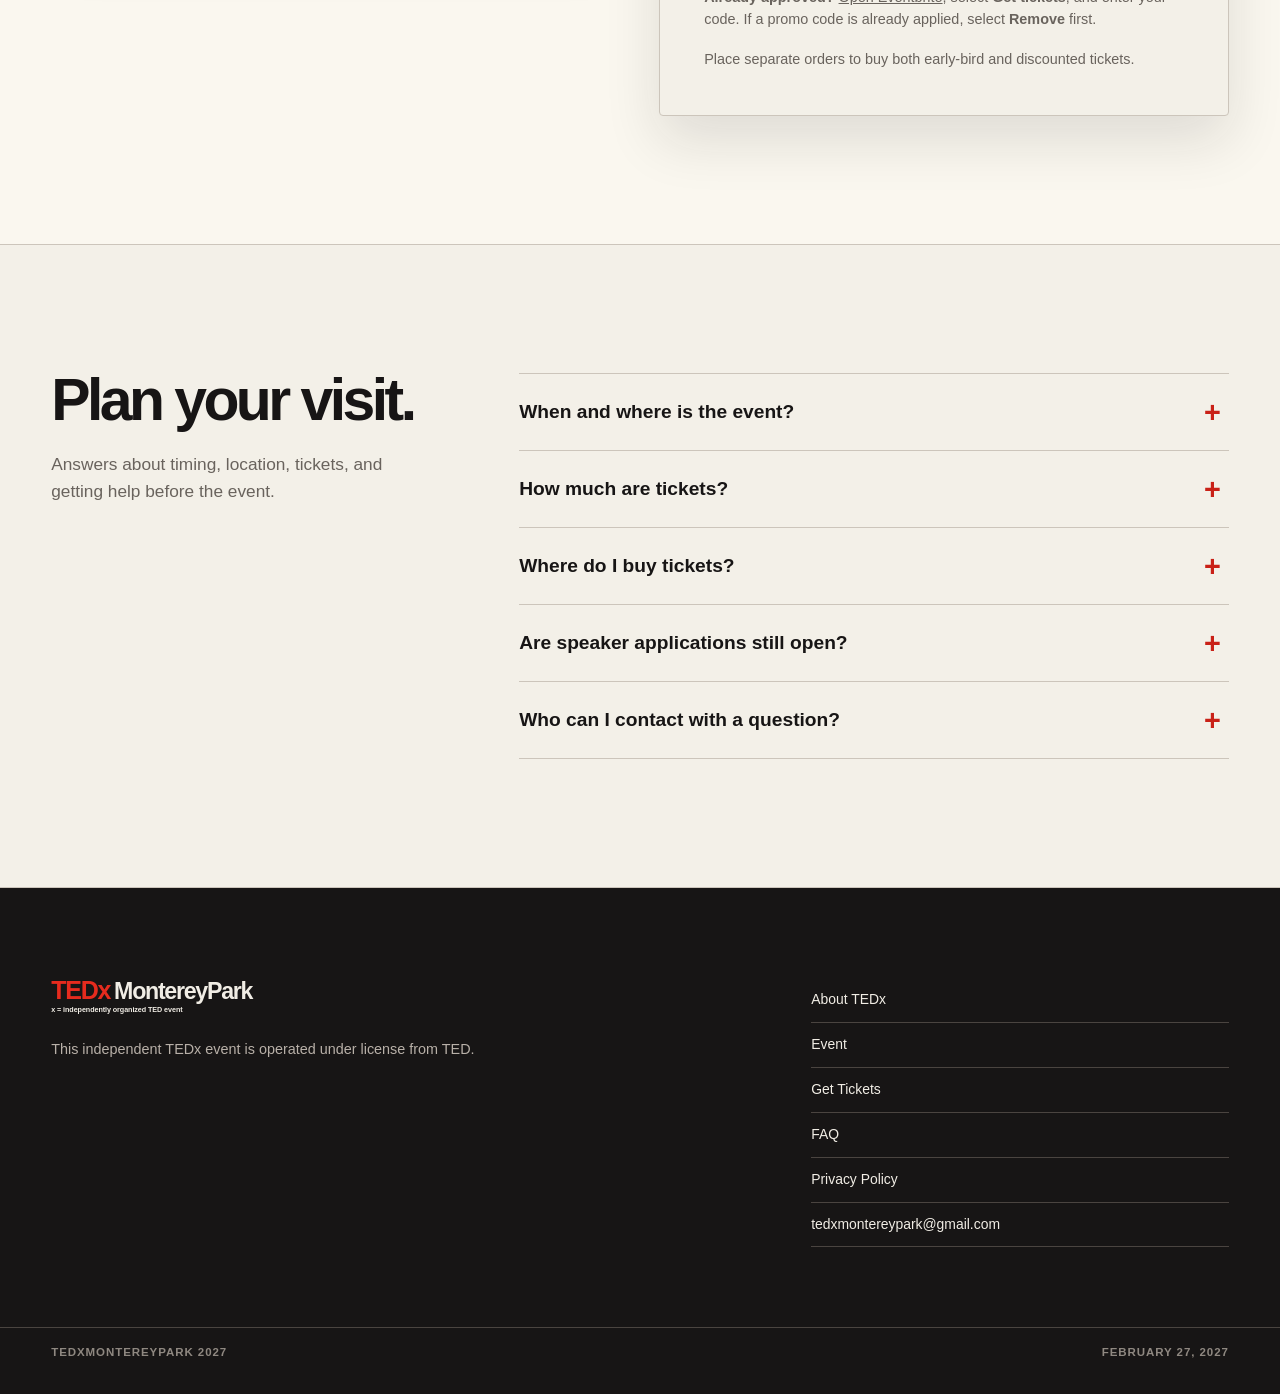
==== commit 208fb182: "Publish TEDxMontereyPark discounted ticket requests" ====
--- a/index.html
+++ b/index.html
@@ -9,15 +9,28 @@
       name="description"
       content="Join TEDxMontereyPark: Reimagining Tomorrow at East Los Angeles College on February 27, 2027. Tickets are available through Eventbrite."
     >
+    <link rel="canonical" href="https://www.tedxmontereypark.com/">
     <meta property="og:title" content="TEDxMontereyPark: Reimagining Tomorrow">
     <meta
       property="og:description"
-      content="A day for the ideas and people rethinking what comes next for our community and beyond."
+      content="Join us February 27, 2027 at ELAC Recital Hall for a day of ideas rethinking what comes next. Tickets are available now."
     >
     <meta property="og:type" content="website">
-    <meta property="og:image" content="TEDxMPK_Square_fixed.png">
+    <meta property="og:site_name" content="TEDxMontereyPark">
+    <meta property="og:url" content="https://www.tedxmontereypark.com/">
+    <meta property="og:image" content="https://www.tedxmontereypark.com/tedx-monterey-park-eventbrite-featured-2160x1080.png">
+    <meta property="og:image:secure_url" content="https://www.tedxmontereypark.com/tedx-monterey-park-eventbrite-featured-2160x1080.png">
+    <meta property="og:image:type" content="image/png">
+    <meta property="og:image:width" content="2160">
+    <meta property="og:image:height" content="1080">
+    <meta property="og:image:alt" content="TEDxMontereyPark: Reimagining Tomorrow, February 27, 2027 at ELAC Recital Hall">
+    <meta name="twitter:card" content="summary_large_image">
+    <meta name="twitter:title" content="TEDxMontereyPark: Reimagining Tomorrow">
+    <meta name="twitter:description" content="Join us February 27, 2027 at ELAC Recital Hall. Tickets are available now.">
+    <meta name="twitter:image" content="https://www.tedxmontereypark.com/tedx-monterey-park-eventbrite-featured-2160x1080.png">
+    <meta name="twitter:image:alt" content="TEDxMontereyPark: Reimagining Tomorrow, February 27, 2027 at ELAC Recital Hall">
     <link rel="icon" href="TEDxMPK.png">
-    <link rel="stylesheet" href="styles.css?v=11">
+    <link rel="stylesheet" href="styles.css?v=13">
     <script>
       document.documentElement.classList.add('js');
     </script>
@@ -30,6 +43,7 @@
         "endDate": "2027-02-27T16:30:00-08:00",
         "eventStatus": "https://schema.org/EventScheduled",
         "eventAttendanceMode": "https://schema.org/OfflineEventAttendanceMode",
+        "image": "https://www.tedxmontereypark.com/tedx-monterey-park-eventbrite-featured-2160x1080.png",
         "location": {
           "@type": "Place",
           "name": "ELAC Recital Hall, East Los Angeles College",
@@ -44,13 +58,25 @@
           "@type": "Organization",
           "name": "TEDxMontereyPark"
         },
-        "offers": {
-          "@type": "Offer",
-          "url": "https://www.eventbrite.com/e/tedx-monterey-park-reimagining-tomorrow-tickets-2001386613236",
-          "price": "75",
-          "priceCurrency": "USD",
-          "availability": "https://schema.org/InStock"
-        },
+        "offers": [
+          {
+            "@type": "Offer",
+            "name": "Early-bird general admission",
+            "url": "https://www.eventbrite.com/e/tedxmonterey-park-reimagining-tomorrow-tickets-2001386613236",
+            "price": "81.88",
+            "priceCurrency": "USD",
+            "availability": "https://schema.org/InStock",
+            "validThrough": "2026-12-30T23:59:59-08:00"
+          },
+          {
+            "@type": "Offer",
+            "name": "Regular general admission",
+            "url": "https://www.eventbrite.com/e/tedxmonterey-park-reimagining-tomorrow-tickets-2001386613236",
+            "price": "92.55",
+            "priceCurrency": "USD",
+            "validFrom": "2026-12-31T00:00:00-08:00"
+          }
+        ],
         "description": "A day for the ideas and people rethinking what comes next for our community and beyond."
       }
     </script>
@@ -85,7 +111,7 @@
           <button class="theme-button" type="button" data-theme-toggle aria-label="Switch to dark theme" title="Switch to dark theme">
             <span class="theme-icon" data-theme-icon aria-hidden="true">&#9790;</span>
           </button>
-          <a class="button button-small" href="https://www.eventbrite.com/e/tedx-monterey-park-reimagining-tomorrow-tickets-2001386613236" target="_blank" rel="noreferrer">Get Tickets</a>
+          <a class="button button-small" href="https://www.eventbrite.com/e/tedxmonterey-park-reimagining-tomorrow-tickets-2001386613236" target="_blank" rel="noreferrer">Get Tickets</a>
         </nav>
       </div>
     </header>
@@ -97,9 +123,14 @@
             <p class="eyebrow">TEDxMontereyPark 2027</p>
             <h1 id="hero-title">Reimagining<br>Tomorrow</h1>
             <p class="hero-lede">A day for the ideas and people rethinking what comes next for our community and beyond.</p>
-            <div class="button-row">
-              <a class="button" href="https://www.eventbrite.com/e/tedx-monterey-park-reimagining-tomorrow-tickets-2001386613236" target="_blank" rel="noreferrer">Get Tickets</a>
-              <a class="text-link" href="#event">Explore the theme <span aria-hidden="true">↘</span></a>
+            <div class="hero-tickets">
+              <p class="hero-ticket-price">
+                <strong data-admission-price>$81.88</strong> including fees<span data-early-bird> through December 30, 2026 (Pacific time)</span>
+              </p>
+              <div class="button-row">
+                <a class="button" href="https://www.eventbrite.com/e/tedxmonterey-park-reimagining-tomorrow-tickets-2001386613236" target="_blank" rel="noreferrer" data-admission-cta>Buy tickets</a>
+                <a class="text-link" href="#tickets">See ticket options <span aria-hidden="true">↘</span></a>
+              </div>
             </div>
           </div>
 
@@ -185,21 +216,38 @@
       <section class="ticket-note" id="tickets" aria-labelledby="ticket-title">
         <div class="shell ticket-note-inner reveal">
           <div class="ticket-note-copy">
-            <h2 id="ticket-title">Tickets are available.</h2>
-            <p>Join us at ELAC Recital Hall for TEDxMontereyPark: Reimagining Tomorrow.</p>
-          </div>
-          <div class="ticket-purchase">
-            <p class="ticket-type">General Admission</p>
-            <p class="ticket-price"><strong>$75</strong><span>+ Eventbrite fees</span></p>
+            <h2 id="ticket-title">Tickets</h2>
+            <p>Saturday, February 27, 2027 · ELAC Recital Hall</p>
+          </div>
+          <section class="ticket-purchase" aria-labelledby="admission-title">
+            <h3 class="ticket-type" id="admission-title">General admission</h3>
+            <p class="ticket-price"><strong data-admission-price>$81.88</strong> <span>per ticket, including fees</span></p>
+            <p class="ticket-detail" data-early-bird>
+              Early-bird pricing is available through December 30, 2026, Pacific time, while tickets last.
+              Regular admission is $92.55 including fees starting at <time id="early-bird-cutoff" datetime="2026-12-31T00:00:00-08:00">midnight Pacific on December 31</time>.
+            </p>
             <a
               class="button ticket-button"
-              href="https://www.eventbrite.com/e/tedx-monterey-park-reimagining-tomorrow-tickets-2001386613236"
+              href="https://www.eventbrite.com/e/tedxmonterey-park-reimagining-tomorrow-tickets-2001386613236"
               target="_blank"
               rel="noreferrer"
-              aria-label="Get tickets for TEDxMontereyPark on Eventbrite"
-            >Get Tickets</a>
-            <p class="ticket-platform">Ticket sales and checkout are handled by Eventbrite.</p>
-          </div>
+              data-admission-cta
+            >Buy tickets</a>
+            <p class="ticket-platform">Ticket checkout is on Eventbrite.</p>
+          </section>
+          <section class="ticket-purchase" id="discount-tickets" aria-labelledby="discount-title">
+            <h3 class="ticket-type" id="discount-title">Discounted tickets</h3>
+            <p class="ticket-price"><strong>$47.19</strong> <span>per ticket, including fees</span></p>
+            <p class="ticket-detail">Choose your category and submit a request. The TEDxMontereyPark team reviews each request and emails eligible buyers a private Eventbrite code for one discounted ticket, while tickets are available.</p>
+            <ul class="ticket-request-list">
+              <li><a href="https://docs.google.com/forms/d/e/1FAIpQLSc7QPgfWWhcPsg4zPMCnJke0xvg7lpiaowuKqm6LBdGk2pQuQ/viewform" target="_blank" rel="noreferrer">Request senior pricing <span aria-hidden="true">↗</span></a></li>
+              <li><a href="https://docs.google.com/forms/d/e/1FAIpQLSchWhBhRR9GkQq-XTNdDbyyhhScDL2rfbhCchCofVI24rAuQg/viewform" target="_blank" rel="noreferrer">Request student pricing <span aria-hidden="true">↗</span></a></li>
+              <li><a href="https://docs.google.com/forms/d/e/1FAIpQLSf1S-0bNSxCxzEA7fJ6ovSfJj0IqS6k1rQBQf1Xdh8ck48VNw/viewform" target="_blank" rel="noreferrer">Request Monterey Park resident pricing <span aria-hidden="true">↗</span></a></li>
+              <li><a href="https://docs.google.com/forms/d/e/1FAIpQLSduQ8-HSkjXkfRAqrDj2CYBFk8Xni8TA20vgoTKDcTlrhoVmg/viewform" target="_blank" rel="noreferrer">Request nonprofit pricing <span aria-hidden="true">↗</span></a></li>
+            </ul>
+            <p class="ticket-platform"><strong>Already approved?</strong> <a href="https://www.eventbrite.com/e/tedxmonterey-park-reimagining-tomorrow-tickets-2001386613236" target="_blank" rel="noreferrer">Open Eventbrite</a>, select <strong>Get tickets</strong>, and enter your code. If a promo code is already applied, select <strong>Remove</strong> first.</p>
+            <p class="ticket-platform" data-early-bird>Place separate orders to buy both early-bird and discounted tickets.</p>
+          </section>
         </div>
       </section>
 
@@ -217,11 +265,11 @@
             </details>
             <details>
               <summary>How much are tickets?</summary>
-              <p>General Admission is $75 plus Eventbrite fees.</p>
+              <p><span data-early-bird>Early-bird tickets are $81.88 including fees through December 30, 2026, Pacific time. </span>Regular admission is $92.55 including fees<span data-early-bird> starting December 31</span>. <a href="#discount-tickets">Discounted tickets</a> are $47.19 including fees for eligible applicants.</p>
             </details>
             <details>
               <summary>Where do I buy tickets?</summary>
-              <p>Tickets are sold through <a href="https://www.eventbrite.com/e/tedx-monterey-park-reimagining-tomorrow-tickets-2001386613236" target="_blank" rel="noreferrer">Eventbrite</a>.</p>
+              <p>Buy general admission on <a href="https://www.eventbrite.com/e/tedxmonterey-park-reimagining-tomorrow-tickets-2001386613236" target="_blank" rel="noreferrer">Eventbrite</a>. For discounted tickets, <a href="#discount-tickets">request pricing</a> before you buy.</p>
             </details>
             <details>
               <summary>Are speaker applications still open?</summary>
@@ -248,7 +296,7 @@
         <div class="footer-links" aria-label="Footer links">
           <a href="https://www.ted.com/about/programs-initiatives/tedx-program" target="_blank" rel="noreferrer">About TEDx</a>
           <a href="#event">Event</a>
-          <a href="https://www.eventbrite.com/e/tedx-monterey-park-reimagining-tomorrow-tickets-2001386613236" target="_blank" rel="noreferrer">Get Tickets</a>
+          <a href="https://www.eventbrite.com/e/tedxmonterey-park-reimagining-tomorrow-tickets-2001386613236" target="_blank" rel="noreferrer">Get Tickets</a>
           <a href="#questions">FAQ</a>
           <a href="privacy.html">Privacy Policy</a>
           <a href="mailto:tedxmontereypark@gmail.com">tedxmontereypark@gmail.com</a>
@@ -260,6 +308,6 @@
       </div>
     </footer>
 
-    <script src="script.js"></script>
+    <script src="script.js?v=12"></script>
   </body>
 </html>
--- a/styles.css
+++ b/styles.css
@@ -357,10 +357,25 @@
 
 .hero-lede {
   max-width: 34rem;
-  margin-bottom: 2rem;
+  margin-bottom: 1.35rem;
   color: var(--muted);
   font-size: clamp(1.08rem, 1.5vw, 1.35rem);
   line-height: 1.45;
+}
+
+.hero-tickets {
+  width: 100%;
+}
+
+.hero-ticket-price {
+  margin-bottom: 0.8rem;
+  color: var(--muted);
+  font-size: 0.95rem;
+}
+
+.hero-ticket-price strong {
+  color: var(--red-text);
+  font-size: 1.18rem;
 }
 
 .button-row {
@@ -635,15 +650,17 @@
 
 .ticket-note-inner {
   display: grid;
-  min-height: clamp(24rem, 38vw, 32rem);
-  grid-template-columns: minmax(0, 1fr) minmax(21rem, 0.72fr);
-  align-items: center;
-  gap: clamp(3rem, 8vw, 8rem);
+  grid-template-columns: repeat(2, minmax(0, 1fr));
+  align-items: start;
+  gap: clamp(1.25rem, 3vw, 2.5rem);
+}
+
+.ticket-note-copy {
+  grid-column: 1 / -1;
 }
 
 .ticket-note-copy h2 {
-  max-width: 11ch;
-  margin: 0 0 1.5rem;
+  margin: 0 0 0.75rem;
   color: var(--ink);
   font-size: clamp(3.25rem, 6.4vw, 6.5rem);
   line-height: 0.94;
@@ -657,7 +674,7 @@
 }
 
 .ticket-purchase {
-  padding: clamp(1.75rem, 4vw, 2.75rem);
+  padding: clamp(1.25rem, 4vw, 2.75rem);
   border: 1px solid var(--line);
   border-radius: var(--radius);
   background: var(--paper);
@@ -676,8 +693,8 @@
 .ticket-price {
   display: flex;
   align-items: baseline;
-  gap: 0.8rem;
-  margin: 0 0 2rem;
+  gap: 0.35rem 0.8rem;
+  margin: 0 0 1.15rem;
   color: var(--ink);
   flex-wrap: wrap;
 }
@@ -692,6 +709,35 @@
 .ticket-price span {
   font-size: 0.95rem;
   font-weight: 700;
+}
+
+.ticket-detail {
+  margin-bottom: 1.25rem;
+  color: var(--muted);
+}
+
+.ticket-request-list {
+  margin: 0;
+  border-top: 1px solid var(--line);
+  padding: 0;
+  list-style: none;
+}
+
+.ticket-request-list a {
+  display: flex;
+  min-height: 2.75rem;
+  align-items: center;
+  justify-content: space-between;
+  gap: 0.5rem;
+  border-bottom: 1px solid var(--line);
+  padding: 0.45rem 0;
+  font-weight: 800;
+  text-underline-offset: 0.2em;
+}
+
+.ticket-request-list a:hover,
+.ticket-request-list span {
+  color: var(--red-text);
 }
 
 .ticket-button {
@@ -704,7 +750,7 @@
   color: #fff8ef;
   font-size: clamp(1.1rem, 1.5vw, 1.35rem);
   letter-spacing: 0.01em;
-  white-space: nowrap;
+  line-height: 1.2;
 }
 
 .ticket-button:hover {
@@ -716,10 +762,9 @@
 }
 
 .ticket-platform {
-  max-width: 24rem;
   margin: 1.1rem 0 0;
   color: var(--muted);
-  font-size: 0.82rem;
+  font-size: 0.9rem;
 }
 
 .site-footer {
@@ -1225,8 +1270,7 @@
     box-shadow: none;
   }
 
-  .faq-layout,
-  .ticket-note-inner {
+  .faq-layout {
     gap: 2.5rem;
   }
 
